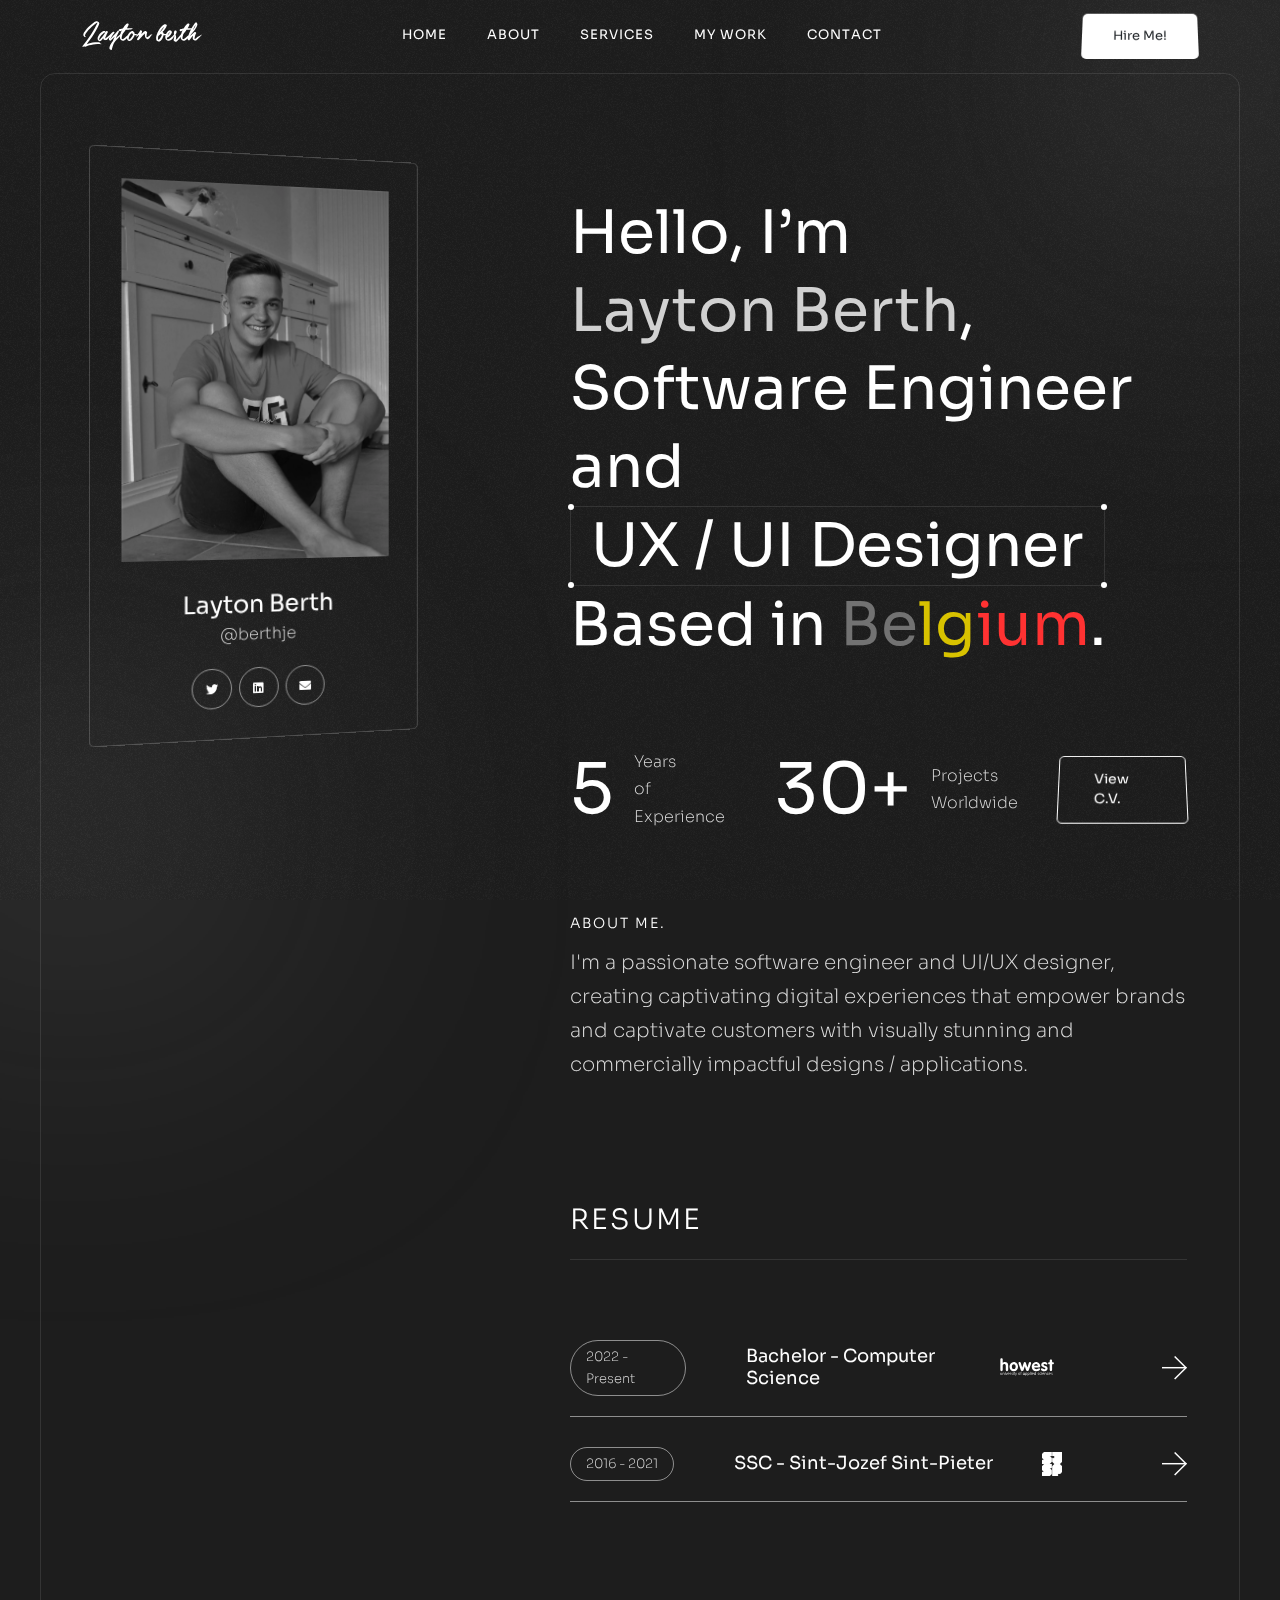
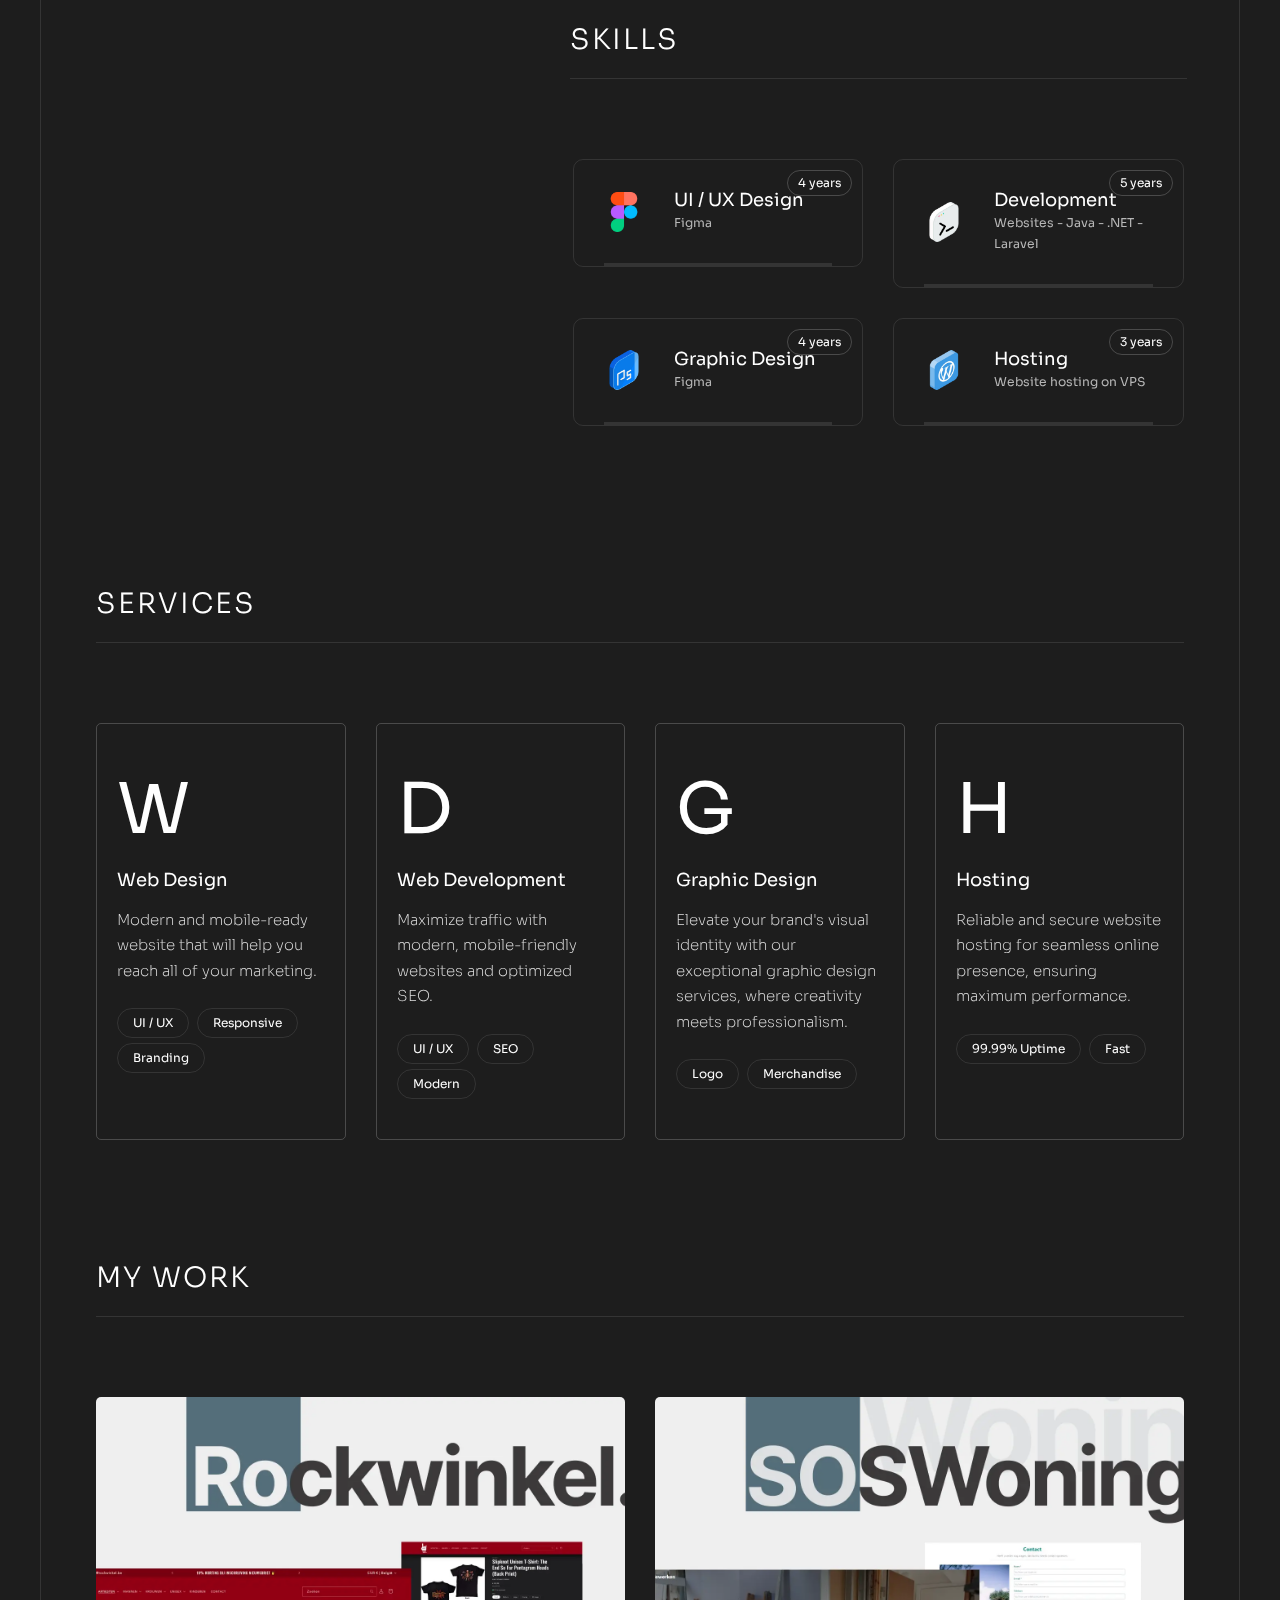
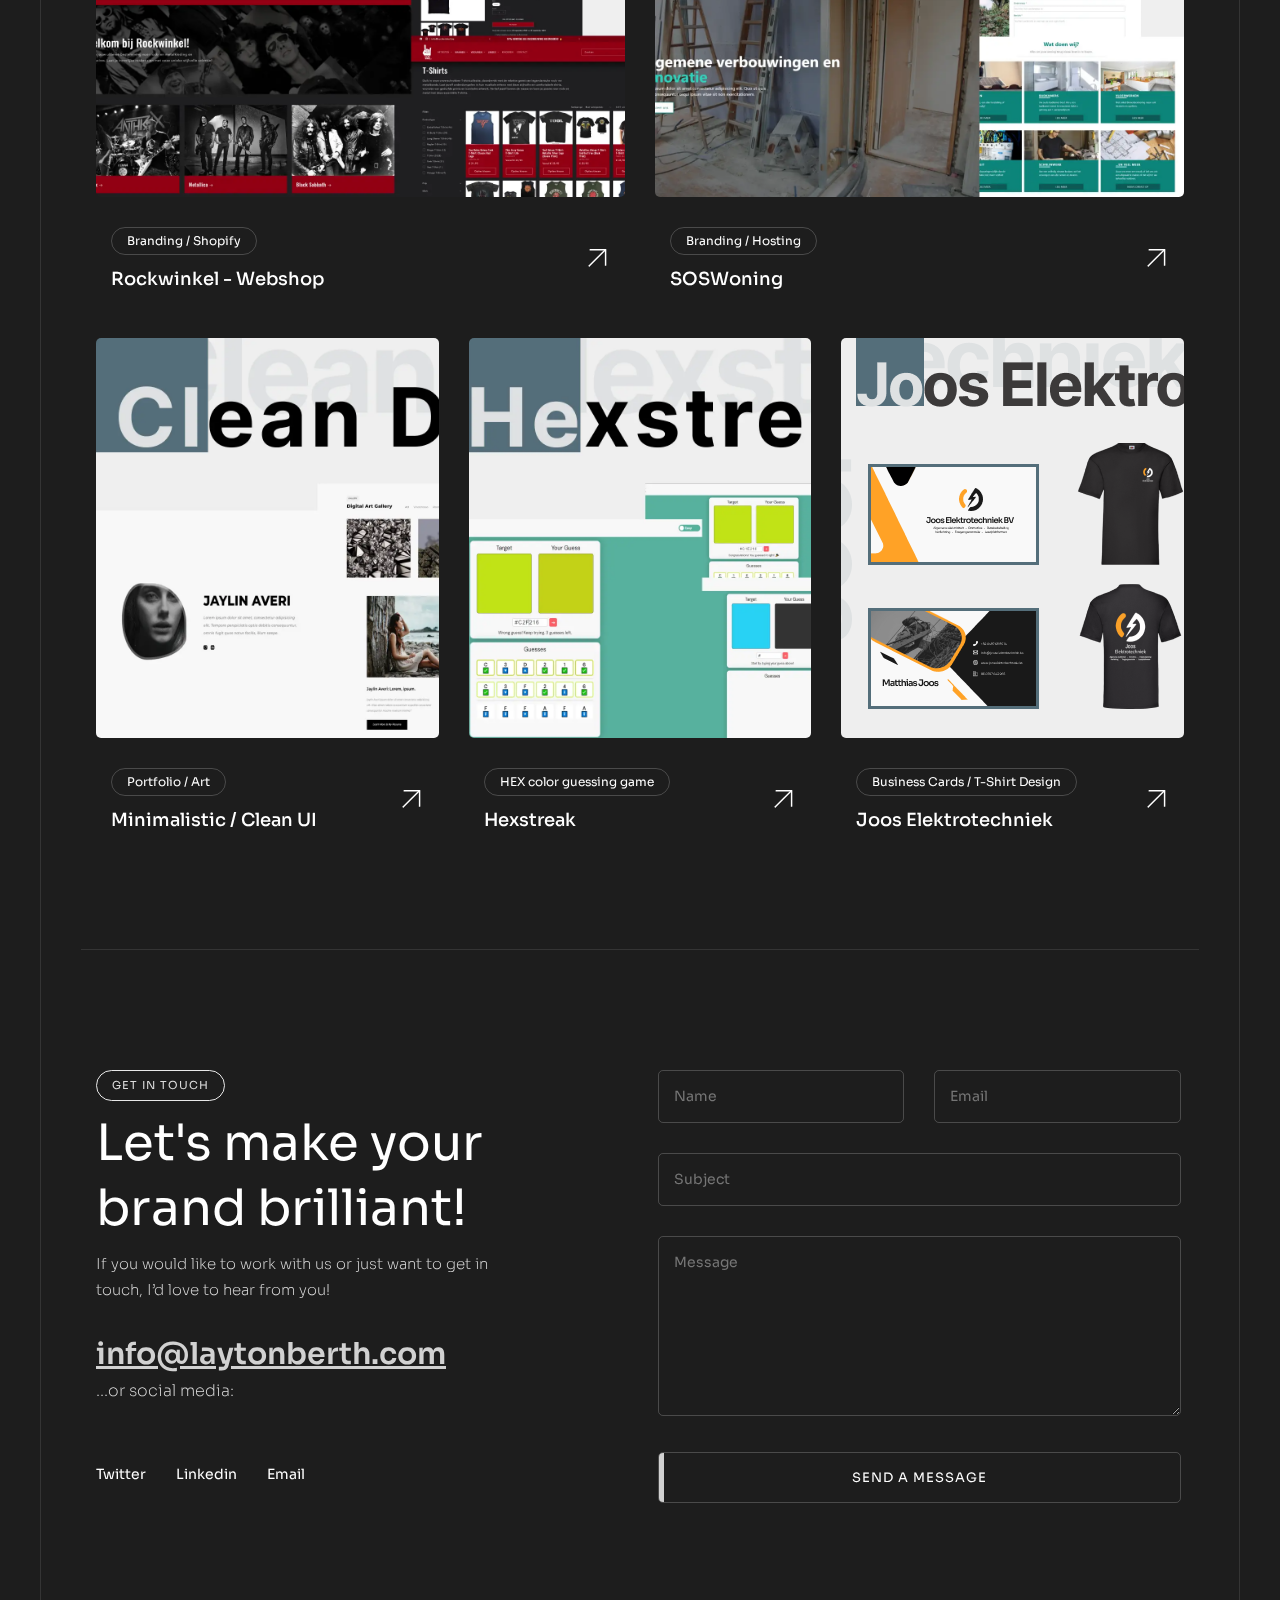
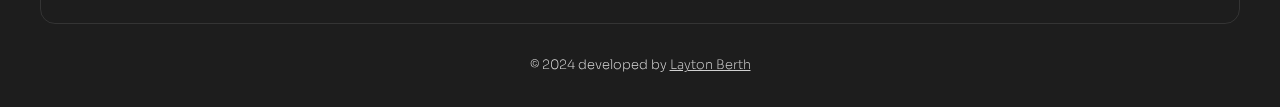
==== index.html @ ce088cd7 "Update years of experience on the website" ====
<!DOCTYPE html>
<html lang="en">
    <head>
        <meta charset="utf-8" />
        <meta http-equiv="X-UA-Compatible" content="IE=edge" />
        <meta name="viewport" content="width=device-width, initial-scale=1.0" />
        <meta
            name="keywords"
            content="Developer Layton Berth Designer Logo Design Businesscard visitekaartjes website"
        />
        <meta
            name="description"
            content="Layton Berth - Web Developer & Designer"
        />
        <meta name="author" content="Berthje" />
        <title>Portfolio of Layton Berth - Web Developer</title>
        <link rel="shortcut icon" href="assets/imgs/favicon.png" />
        <link
            href="https://fonts.googleapis.com/css2?family=Sora:wght@100;200;300;400;500;600;700;800&display=swap"
            rel="preload"
            as="style"
            onload="this.onload=null;this.rel='stylesheet'"
        />
        <link rel="stylesheet" href="assets/css/plugins.css" />
        <link rel="stylesheet" href="assets/css/style.css" />
        <meta
            id="ConnectiveDocSignExtentionInstalled"
            name="ConnectiveDocSignExtentionInstalled"
            data-extension-version="1.0.6"
        />
    </head>
    <body class="main-home">
        <div
            class="loader-wrap"
            style="
                translate: none;
                rotate: none;
                scale: none;
                transform: translate(0px, -1500px);
                display: none;
                z-index: -1;
            "
        >
            <svg viewBox="0 0 1000 1000" preserveAspectRatio="none">
                <path id="svg" d="M0 2S175 1 500 1s500 1 500 1V0H0Z"></path>
            </svg>
            <div class="loader-wrap-heading">
                <div
                    class="load-text"
                    style="
                        translate: none;
                        rotate: none;
                        scale: none;
                        opacity: 0;
                        transform: translate(0px, -100px);
                    "
                >
                    <span>L</span>
                    <span>o</span>
                    <span>a</span>
                    <span>d</span>
                    <span>i</span>
                    <span>n</span>
                    <span>g</span>
                </div>
            </div>
        </div>
        <div class="cursor" style="left: 1413px; top: 183px"></div>
        <div class="progress-wrap cursor-pointer">
            <svg
                class="progress-circle svg-content"
                width="100%"
                height="100%"
                viewBox="-1 -1 102 102"
            >
                <path
                    d="M50,1 a49,49 0 0,1 0,98 a49,49 0 0,1 0,-98"
                    style="
                        transition: stroke-dashoffset 10ms linear 0s;
                        stroke-dasharray: 307.919, 307.919;
                        stroke-dashoffset: 307.919;
                    "
                ></path>
            </svg>
        </div>
        <div
            class="bg-img noise-bg"
            data-background="assets/imgs/patterns/noise1.webp"
            style="background-image: url('assets/imgs/patterns/noise1.webp')"
        ></div>
        <nav class="navbar navbar-expand-lg static">
            <div class="container">
                <a class="logo icon-img-120" href="#">
                    <img
                        src="assets/imgs/logo-light.svg"
                        alt="logo"
                        width="200px"
                        height="200px"
                    />
                </a>
                <button
                    class="navbar-toggler"
                    type="button"
                    data-toggle="collapse"
                    data-target="#navbarSupportedContent"
                    aria-controls="navbarSupportedContent"
                    aria-expanded="false"
                    aria-label="Toggle navigation"
                >
                    <span class="icon-bar"><i class="fas fa-bars"></i></span>
                </button>
                <div
                    class="collapse navbar-collapse justify-content-center"
                    id="navbarSupportedContent"
                >
                    <ul class="navbar-nav">
                        <li class="nav-item">
                            <a
                                class="nav-link active"
                                href="#0"
                                data-scroll-nav="0"
                            >
                                <span class="rolling-text">
                                    <div class="block">
                                        <span class="letter">H</span
                                        ><span class="letter">O</span
                                        ><span class="letter">M</span
                                        ><span class="letter">E</span>
                                    </div>
                                </span>
                            </a>
                        </li>
                        <li class="nav-item">
                            <a class="nav-link" href="#0" data-scroll-nav="1">
                                <span class="rolling-text">
                                    <div class="block">
                                        <span class="letter">A</span
                                        ><span class="letter">B</span
                                        ><span class="letter">O</span
                                        ><span class="letter">U</span
                                        ><span class="letter">T</span>
                                    </div>
                                </span>
                            </a>
                        </li>
                        <li class="nav-item">
                            <a class="nav-link" href="#0" data-scroll-nav="2">
                                <span class="rolling-text">
                                    <div class="block">
                                        <span class="letter">S</span
                                        ><span class="letter">E</span
                                        ><span class="letter">R</span
                                        ><span class="letter">V</span
                                        ><span class="letter">I</span
                                        ><span class="letter">C</span
                                        ><span class="letter">E</span
                                        ><span class="letter">S</span>
                                    </div>
                                </span>
                            </a>
                        </li>
                        <li class="nav-item">
                            <a class="nav-link" href="#0" data-scroll-nav="3">
                                <span class="rolling-text">
                                    <div class="block">
                                        <span class="letter">M</span
                                        ><span class="letter">Y&nbsp;</span
                                        ><span class="letter">W</span
                                        ><span class="letter">O</span
                                        ><span class="letter">R</span
                                        ><span class="letter">K</span>
                                    </div>
                                </span>
                            </a>
                        </li>
                        <li class="nav-item">
                            <a class="nav-link" href="#0" data-scroll-nav="6">
                                <span class="rolling-text">
                                    <div class="block">
                                        <span class="letter">C</span
                                        ><span class="letter">O</span
                                        ><span class="letter">N</span
                                        ><span class="letter">T</span
                                        ><span class="letter">A</span
                                        ><span class="letter">C</span
                                        ><span class="letter">T</span>
                                    </div>
                                </span>
                            </a>
                        </li>
                    </ul>
                </div>
                <div class="md-hide">
                    <div class="butn-presv">
                        <a
                            href="#0"
                            data-scroll-nav="6"
                            class="butn butn-sm butn-bg bg-white radius-5 skew"
                        >
                            <span class="text-dark">Hire Me!</span>
                        </a>
                    </div>
                </div>
            </div>
        </nav>
        <main>
            <section class="box">
                <div class="container">
                    <div class="row md-marg">
                        <div class="col-lg-4">
                            <div
                                class="author-profile pt-80 pb-80"
                                id="sticky_item"
                            >
                                <div class="cont">
                                    <div class="img">
                                        <img
                                            src="assets/imgs/header/profile.webp"
                                            alt="Portret of me"
                                            width="400px"
                                            height="500px"
                                        />
                                    </div>
                                    <div class="info text-center mt-30">
                                        <h5>Layton Berth</h5>
                                        <p>
                                            <a
                                                href="https://twitter.com/berthje"
                                                target="_blank"
                                                aria-label="Go to Layton his twitter"
                                                >@berthje</a
                                            >
                                        </p>
                                    </div>
                                    <div class="social text-center mt-20">
                                        <a
                                            href="https://twitter.com/berthje"
                                            aria-label="Twitter"
                                            ><i class="fab fa-twitter"></i
                                        ></a>
                                        <a
                                            href="https://www.linkedin.com/in/laytonberth/"
                                            aria-label="Linkedin"
                                            ><i class="fab fa-linkedin"></i
                                        ></a>
                                        <a
                                            href="mailto:info@laytonberth.com"
                                            aria-label="Email"
                                            ><i class="fa fa-envelope"></i
                                        ></a>
                                    </div>
                                </div>
                            </div>
                        </div>
                        <div class="col-lg-7 offset-lg-1">
                            <div
                                class="about section-padding"
                                data-scroll-index="0"
                            >
                                <div class="cont">
                                    <h1>
                                        Hello, I&rsquo;m
                                        <span class="main-color"
                                            >Layton Berth</span
                                        >, Software Engineer and
                                        <span class="bord"
                                            >UX / UI Designer <i></i></span
                                        >Based in
                                        <span style="color: #727272">Be</span
                                        ><span style="color: #d8c200">lg</span
                                        ><span style="color: #ff3232">ium</span
                                        >.
                                    </h1>
                                </div>
                                <div class="stauts mt-80">
                                    <div class="d-flex align-items-center">
                                        <div class="mr-40">
                                            <div
                                                class="d-flex align-items-center"
                                            >
                                                <h2 id="overallyearsofexperience">3</h2>
                                                <p>
                                                    Years <br />
                                                    of Experience
                                                </p>
                                            </div>
                                        </div>
                                        <div class="mr-40">
                                            <div
                                                class="d-flex align-items-center"
                                            >
                                                <h2>30+</h2>
                                                <p>
                                                    Projects <br />
                                                    Worldwide
                                                </p>
                                            </div>
                                        </div>
                                        <div>
                                            <div class="butn-presv">
                                                <a
                                                    href="assets/files/cv.pdf"
                                                    class="butn butn-md butn-bord radius-5 skew"
                                                    target="_blank"
                                                >
                                                    <span>View C.V.</span>
                                                </a>
                                            </div>
                                        </div>
                                    </div>
                                </div>
                                <div class="text mt-80">
                                    <h6 class="sub-title mb-15">About Me.</h6>
                                    <p class="fz-20">
                                        I'm a passionate software engineer and
                                        UI/UX designer, creating captivating
                                        digital experiences that empower brands
                                        and captivate customers with visually
                                        stunning and commercially impactful
                                        designs / applications.
                                    </p>
                                </div>
                            </div>
                            <div
                                class="resume section-padding pt-0"
                                data-scroll-index="1"
                            >
                                <div
                                    class="sec-head bord-thin-bottom pb-20 mb-80"
                                >
                                    <h4 class="sub-title fz-28">Resume</h4>
                                </div>
                                <div
                                    class="item d-flex align-items-center mb-30"
                                >
                                    <div class="date mr-60">
                                        <p class="fz-13">2022 - Present</p>
                                    </div>
                                    <div>
                                        <h6>
                                            <a
                                                href="https://www.howest.be/en"
                                                target="_blank"
                                                >Bachelor - Computer Science</a
                                            >
                                        </h6>
                                    </div>
                                    <div class="ml-auto">
                                        <div class="d-flex align-items-center">
                                            <div class="icon-img-70 mr-100">
                                                <img
                                                    src="assets/imgs/resume/howest.svg"
                                                    alt="logo Howest"
                                                    width="200px"
                                                    height="200px"
                                                />
                                            </div>
                                            <div class="arrow">
                                                <a
                                                    href="https://www.howest.be/en"
                                                    target="_blank"
                                                    aria-label="Go to www.howest.be"
                                                >
                                                    <svg
                                                        class="arrow-right"
                                                        xmlns="http://www.w3.org/2000/svg"
                                                        xmlns:xlink="http://www.w3.org/1999/xlink"
                                                        x="0px"
                                                        y="0px"
                                                        viewBox="0 0 34.2 32.3"
                                                        xml:space="preserve"
                                                        style="stroke-width: 2"
                                                    >
                                                        <line
                                                            x1="0"
                                                            y1="16"
                                                            x2="33"
                                                            y2="16"
                                                        ></line>
                                                        <line
                                                            x1="17.3"
                                                            y1="0.7"
                                                            x2="33.2"
                                                            y2="16.5"
                                                        ></line>
                                                        <line
                                                            x1="17.3"
                                                            y1="31.6"
                                                            x2="33.5"
                                                            y2="15.4"
                                                        ></line>
                                                    </svg>
                                                </a>
                                            </div>
                                        </div>
                                    </div>
                                </div>
                                <div class="item d-flex align-items-center">
                                    <div class="date mr-60">
                                        <p class="fz-13">2016 - 2021</p>
                                    </div>
                                    <div>
                                        <h6>
                                            <a
                                                href="https://www.sjsp.be/"
                                                target="_blank"
                                                >SSC - Sint-Jozef Sint-Pieter</a
                                            >
                                        </h6>
                                    </div>
                                    <div class="ml-auto">
                                        <div class="d-flex align-items-center">
                                            <div class="icon-img-20 mr-100">
                                                <img
                                                    src="assets/imgs/resume/sjsp.webp"
                                                    alt="sjsp logo"
                                                    width="20px"
                                                    height="20px"
                                                />
                                            </div>
                                            <div class="arrow">
                                                <a
                                                    href="https://www.sjsp.be/"
                                                    target="_blank"
                                                    aria-label="Go to www.sjsp.be"
                                                >
                                                    <svg
                                                        class="arrow-right"
                                                        xmlns="http://www.w3.org/2000/svg"
                                                        xmlns:xlink="http://www.w3.org/1999/xlink"
                                                        x="0px"
                                                        y="0px"
                                                        viewBox="0 0 34.2 32.3"
                                                        xml:space="preserve"
                                                        style="stroke-width: 2"
                                                    >
                                                        <line
                                                            x1="0"
                                                            y1="16"
                                                            x2="33"
                                                            y2="16"
                                                        ></line>
                                                        <line
                                                            x1="17.3"
                                                            y1="0.7"
                                                            x2="33.2"
                                                            y2="16.5"
                                                        ></line>
                                                        <line
                                                            x1="17.3"
                                                            y1="31.6"
                                                            x2="33.5"
                                                            y2="15.4"
                                                        ></line>
                                                    </svg>
                                                </a>
                                            </div>
                                        </div>
                                    </div>
                                </div>
                            </div>
                            <div
                                class="skills section-padding pt-0"
                                data-scroll-index="1"
                            >
                                <div
                                    class="sec-head bord-thin-bottom pb-20 mb-80"
                                >
                                    <h4 class="sub-title fz-28">Skills</h4>
                                </div>
                                <div class="row">
                                    <div class="col-md-6">
                                        <div class="item mb-30">
                                            <div
                                                class="d-flex align-items-center mb-30"
                                            >
                                                <div class="mr-30">
                                                    <div
                                                        class="img icon-img-40"
                                                    >
                                                        <img
                                                            src="assets/imgs/resume/s1.webp"
                                                            alt="Figma logo"
                                                            width="200px"
                                                            height="200px"
                                                        />
                                                    </div>
                                                </div>
                                                <div>
                                                    <h6 class="fz-18">
                                                        UI / UX Design
                                                    </h6>
                                                    <small
                                                        class="text-extra-light-gray"
                                                        >Figma</small
                                                    >
                                                </div>
                                            </div>
                                            <div class="skill-progress">
                                                <span
                                                    class="progres"
                                                    data-value="100%"
                                                ></span>
                                            </div>
                                            <span class="value" id="uiuxexperience">2 Years</span>
                                        </div>
                                    </div>
                                    <div class="col-md-6">
                                        <div class="item mb-30">
                                            <div
                                                class="d-flex align-items-center mb-30"
                                            >
                                                <div class="mr-30">
                                                    <div
                                                        class="img icon-img-40"
                                                    >
                                                        <img
                                                            src="assets/imgs/resume/s2.webp"
                                                            alt="console logo"
                                                            width="200px"
                                                            height="200px"
                                                        />
                                                    </div>
                                                </div>
                                                <div>
                                                    <h6 class="fz-18">
                                                        Development
                                                    </h6>
                                                    <small
                                                        class="text-extra-light-gray"
                                                        >Websites - Java - .NET
                                                        - Laravel</small
                                                    >
                                                </div>
                                            </div>
                                            <div class="skill-progress">
                                                <span
                                                    class="progres"
                                                    data-value="100%"
                                                ></span>
                                            </div>
                                            <span class="value" id="developmentexperience">3 Years</span>
                                        </div>
                                    </div>
                                    <div class="col-md-6">
                                        <div class="item sm-mb30">
                                            <div
                                                class="d-flex align-items-center mb-30"
                                            >
                                                <div class="mr-30">
                                                    <div
                                                        class="img icon-img-40"
                                                    >
                                                        <img
                                                            src="assets/imgs/resume/s3.webp"
                                                            alt="photoshop logo"
                                                            width="200px"
                                                            height="200px"
                                                        />
                                                    </div>
                                                </div>
                                                <div>
                                                    <h6 class="fz-18">
                                                        Graphic Design
                                                    </h6>
                                                    <small
                                                        class="text-extra-light-gray"
                                                        >Figma</small
                                                    >
                                                </div>
                                            </div>
                                            <div class="skill-progress">
                                                <span
                                                    class="progres"
                                                    data-value="100%"
                                                ></span>
                                            </div>
                                            <span class="value" id="graphicdesignexperience">2 Years</span>
                                        </div>
                                    </div>
                                    <div class="col-md-6">
                                        <div class="item">
                                            <div
                                                class="d-flex align-items-center mb-30"
                                            >
                                                <div class="mr-30">
                                                    <div
                                                        class="img icon-img-40"
                                                    >
                                                        <img
                                                            src="assets/imgs/resume/s4.webp"
                                                            alt="wordpress logo"
                                                            width="200px"
                                                            height="200px"
                                                        />
                                                    </div>
                                                </div>
                                                <div>
                                                    <h6 class="fz-18">
                                                        Hosting
                                                    </h6>
                                                    <small
                                                        class="text-extra-light-gray"
                                                        >Website hosting on
                                                        VPS</small
                                                    >
                                                </div>
                                            </div>
                                            <div class="skill-progress">
                                                <span
                                                    class="progres"
                                                    data-value="100%"
                                                ></span>
                                            </div>
                                            <span class="value" id="hostingexperience">1 Year</span>
                                        </div>
                                    </div>
                                </div>
                            </div>
                        </div>
                    </div>
                </div>
            </section>
            <section
                class="services section-padding pt-40"
                data-scroll-index="2"
            >
                <div class="container">
                    <div class="row">
                        <div class="col-12">
                            <div class="sec-head bord-thin-bottom pb-20 mb-80">
                                <h4 class="sub-title fz-28">Services</h4>
                            </div>
                        </div>
                    </div>
                    <div class="row">
                        <div class="col-lg-3 col-md-6">
                            <div class="item md-mb30">
                                <h3 class="letr">W</h3>
                                <h6>Web Design</h6>
                                <p>
                                    Modern and mobile-ready website that will
                                    help you reach all of your marketing.
                                </p>
                                <div class="tags">
                                    <a href="#0">UI / UX</a>
                                    <a href="#0">Responsive</a>
                                    <a href="#0">Branding</a>
                                </div>
                            </div>
                        </div>
                        <div class="col-lg-3 col-md-6">
                            <div class="item md-mb30">
                                <h3 class="letr">D</h3>
                                <h6>Web Development</h6>
                                <p>
                                    Maximize traffic with modern,
                                    mobile-friendly websites and optimized SEO.
                                </p>
                                <div class="tags">
                                    <a href="#0">UI / UX</a>
                                    <a href="#0">SEO</a>
                                    <a href="#0">Modern</a>
                                </div>
                            </div>
                        </div>
                        <div class="col-lg-3 col-md-6">
                            <div class="item sm-mb30">
                                <h3 class="letr">G</h3>
                                <h6>Graphic Design</h6>
                                <p>
                                    Elevate your brand's visual identity with
                                    our exceptional graphic design services,
                                    where creativity meets professionalism.
                                </p>
                                <div class="tags">
                                    <a href="#0">Logo</a>
                                    <a href="#0">Merchandise</a>
                                </div>
                            </div>
                        </div>
                        <div class="col-lg-3 col-md-6">
                            <div class="item">
                                <h3 class="letr">H</h3>
                                <h6>Hosting</h6>
                                <p>
                                    Reliable and secure website hosting for
                                    seamless online presence, ensuring maximum
                                    performance.
                                </p>
                                <div class="tags">
                                    <a href="#0">99.99% Uptime</a>
                                    <a href="#0">Fast</a>
                                </div>
                            </div>
                        </div>
                    </div>
                </div>
            </section>
            <section
                class="portfolio section-padding pt-0"
                data-scroll-index="3"
            >
                <div class="container">
                    <div class="row">
                        <div class="col-12">
                            <div class="sec-head bord-thin-bottom pb-20 mb-30">
                                <h4 class="sub-title fz-28">My Work</h4>
                            </div>
                        </div>
                    </div>
                    <div class="row">
                        <div class="col-lg-6">
                            <div class="item mt-50">
                                <div class="img">
                                    <a
                                        href="https://rockwinkel.be/"
                                        target="_blank"
                                    >
                                        <img
                                            src="assets/imgs/works/Rockwinkel.webp"
                                            alt="Branding website for Rockwinkel"
                                            class="radius-5"
                                            width="200px"
                                            height="200px"
                                        />
                                    </a>
                                </div>
                                <div
                                    class="cont mt-30 d-flex align-items-center"
                                >
                                    <div>
                                        <span class="tag"
                                            >Branding / Shopify</span
                                        >
                                        <h6 class="line-height-1">
                                            <a
                                                href="https://rockwinkel.be/"
                                                target="_blank"
                                                aria-label="Go to soswoning.com"
                                                >Rockwinkel - Webshop</a
                                            >
                                        </h6>
                                    </div>
                                    <div class="ml-auto">
                                        <div class="arrow">
                                            <a
                                                href="https://rockwinkel.be/"
                                                target="_blank"
                                                aria-label="Go to www.rockwinkel.be"
                                            >
                                                <svg
                                                    class="arrow-right"
                                                    xmlns="http://www.w3.org/2000/svg"
                                                    xmlns:xlink="http://www.w3.org/1999/xlink"
                                                    x="0px"
                                                    y="0px"
                                                    viewBox="0 0 34.2 32.3"
                                                    xml:space="preserve"
                                                    style="stroke-width: 2"
                                                >
                                                    <line
                                                        x1="0"
                                                        y1="16"
                                                        x2="33"
                                                        y2="16"
                                                    ></line>
                                                    <line
                                                        x1="17.3"
                                                        y1="0.7"
                                                        x2="33.2"
                                                        y2="16.5"
                                                    ></line>
                                                    <line
                                                        x1="17.3"
                                                        y1="31.6"
                                                        x2="33.5"
                                                        y2="15.4"
                                                    ></line>
                                                </svg>
                                            </a>
                                        </div>
                                    </div>
                                </div>
                            </div>
                        </div>
                        <div class="col-lg-6">
                            <div class="item mt-50">
                                <div class="img">
                                    <a
                                        href="https://soswoning.com/"
                                        target="_blank"
                                    >
                                        <img
                                            src="assets/imgs/works/SOSWoning.webp"
                                            alt="Branding website for SOSWoning"
                                            class="radius-5"
                                            width="200px"
                                            height="200px"
                                        />
                                    </a>
                                </div>
                                <div
                                    class="cont mt-30 d-flex align-items-center"
                                >
                                    <div>
                                        <span class="tag"
                                            >Branding / Hosting</span
                                        >
                                        <h6 class="line-height-1">
                                            <a
                                                href="https://soswoning.com/"
                                                target="_blank"
                                                aria-label="Go to soswoning.com"
                                                >SOSWoning</a
                                            >
                                        </h6>
                                    </div>
                                    <div class="ml-auto">
                                        <div class="arrow">
                                            <a
                                                href="https://soswoning.com/"
                                                target="_blank"
                                                aria-label="Go to www.soswoning.com"
                                            >
                                                <svg
                                                    class="arrow-right"
                                                    xmlns="http://www.w3.org/2000/svg"
                                                    xmlns:xlink="http://www.w3.org/1999/xlink"
                                                    x="0px"
                                                    y="0px"
                                                    viewBox="0 0 34.2 32.3"
                                                    xml:space="preserve"
                                                    style="stroke-width: 2"
                                                >
                                                    <line
                                                        x1="0"
                                                        y1="16"
                                                        x2="33"
                                                        y2="16"
                                                    ></line>
                                                    <line
                                                        x1="17.3"
                                                        y1="0.7"
                                                        x2="33.2"
                                                        y2="16.5"
                                                    ></line>
                                                    <line
                                                        x1="17.3"
                                                        y1="31.6"
                                                        x2="33.5"
                                                        y2="15.4"
                                                    ></line>
                                                </svg>
                                            </a>
                                        </div>
                                    </div>
                                </div>
                            </div>
                        </div>
                        <div class="col-lg-4">
                            <div class="item mt-50">
                                <div class="img">
                                    <a href="minimalist-clean/" target="_blank">
                                        <img
                                            src="assets/imgs/works/minimalistic-clean.webp"
                                            alt="Portfolio / art website I developed (Minimalistic / Clean UI)"
                                            class="radius-5"
                                            width="200px"
                                            height="200px"
                                        />
                                    </a>
                                </div>
                                <div
                                    class="cont mt-30 d-flex align-items-center"
                                >
                                    <div>
                                        <span class="tag">Portfolio / Art</span>
                                        <h6 class="line-height-1">
                                            <a
                                                href="minimalist-clean/"
                                                target="_blank"
                                                >Minimalistic / Clean UI</a
                                            >
                                        </h6>
                                    </div>
                                    <div class="ml-auto">
                                        <div class="arrow">
                                            <a
                                                href="/minimalist-clean/"
                                                target="_blank"
                                                aria-label="Go to a website I developed (Minimalistic / Clean design)"
                                            >
                                                <svg
                                                    class="arrow-right"
                                                    xmlns="http://www.w3.org/2000/svg"
                                                    xmlns:xlink="http://www.w3.org/1999/xlink"
                                                    x="0px"
                                                    y="0px"
                                                    viewBox="0 0 34.2 32.3"
                                                    xml:space="preserve"
                                                    style="stroke-width: 2"
                                                >
                                                    <line
                                                        x1="0"
                                                        y1="16"
                                                        x2="33"
                                                        y2="16"
                                                    ></line>
                                                    <line
                                                        x1="17.3"
                                                        y1="0.7"
                                                        x2="33.2"
                                                        y2="16.5"
                                                    ></line>
                                                    <line
                                                        x1="17.3"
                                                        y1="31.6"
                                                        x2="33.5"
                                                        y2="15.4"
                                                    ></line>
                                                </svg>
                                            </a>
                                        </div>
                                    </div>
                                </div>
                            </div>
                        </div>
                        <div class="col-lg-4">
                            <div class="item mt-50">
                                <div class="img">
                                    <a href="/hexstreak/" target="_blank">
                                        <img
                                            src="assets/imgs/works/hexstreak.webp"
                                            alt="hexstreak color guessing game"
                                            class="radius-5"
                                            width="200px"
                                            height="200px"
                                        />
                                    </a>
                                </div>
                                <div
                                    class="cont mt-30 d-flex align-items-center"
                                >
                                    <div>
                                        <span class="tag"
                                            >HEX color guessing game</span
                                        >
                                        <h6 class="line-height-1">
                                            <a
                                                href="/hexstreak/"
                                                target="_blank"
                                                >Hexstreak</a
                                            >
                                        </h6>
                                    </div>
                                    <div class="ml-auto">
                                        <div class="arrow">
                                            <a
                                                href="/hexstreak/"
                                                aria-label="Hexstreak color guessing game"
                                                target="_blank"
                                            >
                                                <svg
                                                    class="arrow-right"
                                                    xmlns="http://www.w3.org/2000/svg"
                                                    xmlns:xlink="http://www.w3.org/1999/xlink"
                                                    x="0px"
                                                    y="0px"
                                                    viewBox="0 0 34.2 32.3"
                                                    xml:space="preserve"
                                                    style="stroke-width: 2"
                                                >
                                                    <line
                                                        x1="0"
                                                        y1="16"
                                                        x2="33"
                                                        y2="16"
                                                    ></line>
                                                    <line
                                                        x1="17.3"
                                                        y1="0.7"
                                                        x2="33.2"
                                                        y2="16.5"
                                                    ></line>
                                                    <line
                                                        x1="17.3"
                                                        y1="31.6"
                                                        x2="33.5"
                                                        y2="15.4"
                                                    ></line>
                                                </svg>
                                            </a>
                                        </div>
                                    </div>
                                </div>
                            </div>
                        </div>
                        <div class="col-lg-4">
                            <div class="item mt-50">
                                <div class="img">
                                    <a href="#0">
                                        <img
                                            src="assets/imgs/works/JoosElektrotechniek.webp"
                                            alt="Business Cards and T-Shirt design for Joos Elektrotechniek"
                                            class="radius-5"
                                            width="200px"
                                            height="200px"
                                        />
                                    </a>
                                </div>
                                <div
                                    class="cont mt-30 d-flex align-items-center"
                                >
                                    <div>
                                        <span class="tag"
                                            >Business Cards / T-Shirt
                                            Design</span
                                        >
                                        <h6 class="line-height-1">
                                            <a href="#0"
                                                >Joos Elektrotechniek</a
                                            >
                                        </h6>
                                    </div>
                                    <div class="ml-auto">
                                        <div class="arrow">
                                            <a
                                                href="#0"
                                                aria-label="No website, only visualization of my work"
                                            >
                                                <svg
                                                    class="arrow-right"
                                                    xmlns="http://www.w3.org/2000/svg"
                                                    xmlns:xlink="http://www.w3.org/1999/xlink"
                                                    x="0px"
                                                    y="0px"
                                                    viewBox="0 0 34.2 32.3"
                                                    xml:space="preserve"
                                                    style="stroke-width: 2"
                                                >
                                                    <line
                                                        x1="0"
                                                        y1="16"
                                                        x2="33"
                                                        y2="16"
                                                    ></line>
                                                    <line
                                                        x1="17.3"
                                                        y1="0.7"
                                                        x2="33.2"
                                                        y2="16.5"
                                                    ></line>
                                                    <line
                                                        x1="17.3"
                                                        y1="31.6"
                                                        x2="33.5"
                                                        y2="15.4"
                                                    ></line>
                                                </svg>
                                            </a>
                                        </div>
                                    </div>
                                </div>
                            </div>
                        </div>
                    </div>
                </div>
            </section>
            <section
                class="contact section-padding bord-thin-top"
                data-scroll-index="6"
            >
                <div class="container">
                    <div class="row">
                        <div class="col-lg-5">
                            <div class="sec-head md-mb80">
                                <h6 class="dot-titl mb-10">Get In Touch</h6>
                                <h2 class="fz-50">
                                    Let's make your brand brilliant!
                                </h2>
                                <p class="fz-15 mt-10">
                                    If you would like to work with us or just
                                    want to get in touch, I’d love to hear from
                                    you!
                                </p>
                                <div class="phone fz-30 fw-600 mt-30 underline">
                                    <a
                                        href="mailto:info@laytonberth.com"
                                        class="main-color"
                                        >info@laytonberth.com</a
                                    >
                                    <p>...or social media:</p>
                                </div>
                                <ul class="rest social-text d-flex mt-60">
                                    <li class="mr-30">
                                        <a
                                            href="https://twitter.com/berthje"
                                            class="hover-this"
                                            target="_blank"
                                            ><span class="hover-anim"
                                                >Twitter</span
                                            ></a
                                        >
                                    </li>
                                    <li class="mr-30">
                                        <a
                                            href="https://www.linkedin.com/in/laytonberth/"
                                            class="hover-this"
                                            target="_blank"
                                            ><span class="hover-anim"
                                                >Linkedin</span
                                            ></a
                                        >
                                    </li>
                                    <li class="mr-30">
                                        <a
                                            href="mailto:info@laytonberth.com"
                                            class="hover-this"
                                            ><span class="hover-anim"
                                                >Email</span
                                            ></a
                                        >
                                    </li>
                                </ul>
                            </div>
                        </div>
                        <div class="col-lg-6 offset-lg-1 valign">
                            <div class="full-width">
                                <form
                                    id="contact-form"
                                    action="send_email.php"
                                    method="POST"
                                >
                                    <div class="messages"></div>
                                    <div class="controls row">
                                        <div class="col-lg-6">
                                            <div class="form-group mb-30">
                                                <input
                                                    id="form_name"
                                                    type="text"
                                                    name="name"
                                                    placeholder="Name"
                                                    required="required"
                                                />
                                            </div>
                                        </div>
                                        <div class="col-lg-6">
                                            <div class="form-group mb-30">
                                                <input
                                                    id="form_email"
                                                    type="email"
                                                    name="email"
                                                    placeholder="Email"
                                                    required="required"
                                                />
                                            </div>
                                        </div>
                                        <div class="col-12">
                                            <div class="form-group mb-30">
                                                <input
                                                    id="form_subject"
                                                    type="text"
                                                    name="subject"
                                                    placeholder="Subject"
                                                />
                                            </div>
                                        </div>
                                        <div class="col-12">
                                            <div class="form-group">
                                                <textarea
                                                    id="form_message"
                                                    name="message"
                                                    placeholder="Message"
                                                    rows="4"
                                                    required="required"
                                                ></textarea>
                                            </div>
                                            <div class="mt-30">
                                                <button
                                                    type="submit"
                                                    class="disabled"
                                                >
                                                    <span class="text"
                                                        >Send A Message</span
                                                    >
                                                </button>
                                            </div>
                                        </div>
                                    </div>
                                </form>
                            </div>
                        </div>
                    </div>
                </div>
            </section>
        </main>
        <footer class="pt-30 pb-30">
            <div class="container">
                <div class="row">
                    <div class="col-12">
                        <div class="text-center">
                            <p class="fz-13">
                                © 2024 developed by
                                <span class="underline main-color"
                                    ><a href="#0">Layton Berth</a></span
                                >
                            </p>
                        </div>
                    </div>
                </div>
            </div>
        </footer>
        <script src="assets/js/jquery-3.6.0.min.js"></script>
        <script src="assets/js/jquery-migrate-3.4.0.min.js"></script>
        <script src="assets/js/plugins.js"></script>
        <script src="assets/js/ScrollTrigger.min.js"></script>
        <script src="assets/js/scripts.js"></script>
    </body>
</html>
---- assets/css/style.css ----
@charset "UTF-8";
/* Variables
-----------------------------------------------------------------*/
:root {
  --maincolor: #d1d1d1;
}

/* Typography
-----------------------------------------------------------------*/
* {
  margin: 0;
  padding: 0;
  -webkit-box-sizing: border-box;
  box-sizing: border-box;
  outline: none;
  list-style: none;
}

body {
  color: #fff;
  background-color: #1d1d1d;
  font-size: 14px;
  font-family: 'Sora', sans-serif;
  font-weight: 400;
  overflow-x: hidden !important;
  padding: 0 40px;
}

body:before {
  content: '';
  position: fixed;
  top: 0;
  right: 0;
  width: 150px;
  height: 150px;
  border-radius: 50%;
  background: var(--maincolor);
  -webkit-filter: blur(200px);
  filter: blur(200px);
  pointer-events: none;
  z-index: -1;
}

body:after {
  content: '';
  position: fixed;
  bottom: 0;
  left: 0;
  width: 150px;
  height: 150px;
  border-radius: 50%;
  background: var(--maincolor);
  -webkit-filter: blur(200px);
  filter: blur(200px);
  pointer-events: none;
  z-index: -1;
}

body.main-home .testim-crv .testim-swiper .item:after {
  display: block;
}

body.solid-color:before, body.solid-color:after {
  display: none;
}

body.dots-waves #home_wave {
  position: fixed;
  top: 0;
  left: 0;
  width: 100%;
  height: 100vh;
  opacity: .15;
  overflow: hidden;
  z-index: -2;
}

body.liquid:before, body.liquid:after {
  display: none;
}

body.liquid .video-container {
  z-index: -1;
  position: fixed;
  top: 0;
  left: 0;
  height: 100vh;
  width: 100vw;
}

body.liquid .video-container video {
  height: 100%;
  width: 100%;
  -o-object-fit: cover;
  object-fit: cover;
  -webkit-filter: grayscale(1);
  filter: grayscale(1);
  opacity: .7;
}

body.liquid .video-container:after {
  content: '';
  position: absolute;
  top: 0;
  left: 0;
  width: 100%;
  height: 100%;
  background: #1d1d1d;
  opacity: .95;
}

body .main-img-bg {
  position: fixed;
  top: 0;
  left: 0;
  width: 100%;
  height: 100vh;
  opacity: .2;
}

main {
  position: relative;
  border: 1px solid rgba(255, 255, 255, 0.1);
  padding: 0 40px;
  max-width: 1600px;
  margin: auto;
  border-radius: 15px;
  overflow: hidden;
  z-index: 5;
}

.noise-bg {
  position: fixed;
  top: 0;
  left: 0;
  width: 100%;
  height: 100vh;
  background-size: auto !important;
  background-repeat: repeat !important;
  pointer-events: none;
  opacity: .8;
}

.row.sm-marg {
  margin-left: -5px;
  margin-right: -5px;
}

.row.sm-marg > * {
  padding-left: 5px;
  padding-right: 5px;
}

.row.md-marg {
  margin-left: -25px;
  margin-right: -25px;
}

.row.md-marg > * {
  padding-left: 25px;
  padding-right: 25px;
}

.row.lg-marg {
  margin-left: -40px;
  margin-right: -40px;
}

.row.lg-marg > * {
  padding-left: 40px;
  padding-right: 40px;
}

.row.xlg-marg {
  margin-left: -50px;
  margin-right: -50px;
}

.row.xlg-marg > * {
  padding-left: 50px;
  padding-right: 50px;
}

.to-out .swiper-container {
  overflow: visible;
  -webkit-clip-path: inset(-100vw -100vw -100vw 0);
  clip-path: inset(-100vw -100vw -100vw 0);
}

h1, h2, h3, h4, h5 {
  font-weight: 400;
  line-height: 1.3;
  margin: 0;
}

h1 {
  font-size: 60px;
}

h2 {
  font-size: 45px;
}

h3 {
  font-size: 36px;
}

h4 {
  font-size: 28px;
}

h5 {
  font-size: 24px;
}

h6 {
  font-size: 18px;
  font-weight: 400;
  margin: 0;
}

p {
  line-height: 1.7;
  font-size: 16px;
  font-weight: 200;
  color: #ddd;
  margin: 0;
}

a, a:hover {
  color: inherit;
}

span {
  display: inline-block;
}

a {
  display: inline-block;
  text-decoration: none;
}

a:hover {
  text-decoration: none;
}

figure {
  margin: 0;
}

.row > * {
  padding-left: 15px;
  padding-right: 15px;
  margin-top: 0;
}

.btn:hover, .btn:focus, .btn:active {
  outline: none;
  -webkit-box-shadow: none;
  box-shadow: none;
}

.main-color {
  color: var(--maincolor) !important;
}

.main-colorbg {
  background-color: var(--maincolor);
}

.main-bg {
  background-color: #1d1d1d;
}

.sub-bg {
  background-color: #1a1a1a;
}

img {
  width: 100%;
  height: auto;
}

/* Buttons
-----------------------------------------------------------------*/
.butn-presv {
  -webkit-perspective: 500px;
  perspective: 500px;
}

.butn-presv .skew {
  -webkit-transform: rotateX(20deg);
  transform: rotateX(20deg);
}

.butn-presv .skew:hover {
  -webkit-transform: rotateX(0deg);
  transform: rotateX(0deg);
}

.butn {
  border: 1px solid transparent;
}

.butn.butn-md {
  padding: 14px 35px;
}

.butn.butn-sm {
  padding: 13px 30px;
  font-size: 13px;
}

.butn.butn-full {
  width: 100%;
  padding: 15px 25px;
  text-align: center;
}

.butn.butn-bord {
  border-color: #fff;
  background: transparent;
  color: #fff;
  -webkit-transition: all .4s;
  -o-transition: all .4s;
  transition: all .4s;
}

.butn.butn-bord:hover {
  background: #fff;
  color: #000;
}

.butn.butn-bord:hover span {
  color: #000;
}

.butn.butn-bg {
  -webkit-transition: all .4s;
  -o-transition: all .4s;
  transition: all .4s;
}

.butn.butn-bg:hover {
  background: transparent !important;
  border-color: #fff;
  color: #fff !important;
}

.butn.butn-bg:hover .text-dark {
  color: #fff !important;
}

.butn.hover-color:hover {
  background: var(--maincolor);
  border-color: var(--maincolor);
}

.butn.hover-color:hover img {
  -webkit-filter: invert(1);
  filter: invert(1);
}

.butn .icon-img {
  width: 15px;
}

.butn .rolling-text {
  margin-bottom: -5px;
}

/* Cursor
-----------------------------------------------------------------*/
.hover-this .hover-anim {
  pointer-events: none;
  -webkit-transition: -webkit-transform 0.2s linear;
  transition: -webkit-transform 0.2s linear;
  -o-transition: transform 0.2s linear;
  transition: transform 0.2s linear;
  transition: transform 0.2s linear, -webkit-transform 0.2s linear;
}

.cursor {
  pointer-events: none;
  position: fixed;
  padding: 0.3rem;
  background-color: #fff;
  border-radius: 50%;
  mix-blend-mode: difference;
  -webkit-transition: opacity 0.4s ease, -webkit-transform 0.3s ease;
  transition: opacity 0.4s ease, -webkit-transform 0.3s ease;
  -o-transition: transform 0.3s ease, opacity 0.4s ease;
  transition: transform 0.3s ease, opacity 0.4s ease;
  transition: transform 0.3s ease, opacity 0.4s ease, -webkit-transform 0.3s ease;
  z-index: 99999;
}

.cursor-active {
  -webkit-transform: translate(-50%, -50%) scale(8);
  -ms-transform: translate(-50%, -50%) scale(8);
  transform: translate(-50%, -50%) scale(8);
  opacity: .1;
}

.rolling-text {
  display: inline-block;
  overflow: hidden;
  line-height: 50px;
  height: 50px;
}

.rolling-text.butn {
  padding: 0 35px;
}

.social-text .rolling-text {
  line-height: 30px;
  height: 30px;
}

.rolling-text:hover .letter,
.rolling-text.play .letter {
  -webkit-transform: translateY(-100%);
  -ms-transform: translateY(-100%);
  transform: translateY(-100%);
}

.rolling-text .letter {
  display: inline-block;
  -webkit-transition: -webkit-transform 0.5s cubic-bezier(0.76, 0, 0.24, 1);
  transition: -webkit-transform 0.5s cubic-bezier(0.76, 0, 0.24, 1);
  -o-transition: transform 0.5s cubic-bezier(0.76, 0, 0.24, 1);
  transition: transform 0.5s cubic-bezier(0.76, 0, 0.24, 1);
  transition: transform 0.5s cubic-bezier(0.76, 0, 0.24, 1), -webkit-transform 0.5s cubic-bezier(0.76, 0, 0.24, 1);
}

.letter:nth-child(1) {
  -webkit-transition-delay: 0s;
  -o-transition-delay: 0s;
  transition-delay: 0s;
}

.letter:nth-child(2) {
  -webkit-transition-delay: 0.015s;
  -o-transition-delay: 0.015s;
  transition-delay: 0.015s;
}

.letter:nth-child(3) {
  -webkit-transition-delay: 0.03s;
  -o-transition-delay: 0.03s;
  transition-delay: 0.03s;
}

.letter:nth-child(4) {
  -webkit-transition-delay: 0.045s;
  -o-transition-delay: 0.045s;
  transition-delay: 0.045s;
}

.letter:nth-child(5) {
  -webkit-transition-delay: 0.06s;
  -o-transition-delay: 0.06s;
  transition-delay: 0.06s;
}

.letter:nth-child(6) {
  -webkit-transition-delay: 0.075s;
  -o-transition-delay: 0.075s;
  transition-delay: 0.075s;
}

.letter:nth-child(7) {
  -webkit-transition-delay: 0.09s;
  -o-transition-delay: 0.09s;
  transition-delay: 0.09s;
}

.letter:nth-child(8) {
  -webkit-transition-delay: 0.105s;
  -o-transition-delay: 0.105s;
  transition-delay: 0.105s;
}

.letter:nth-child(9) {
  -webkit-transition-delay: 0.12s;
  -o-transition-delay: 0.12s;
  transition-delay: 0.12s;
}

.letter:nth-child(10) {
  -webkit-transition-delay: 0.135s;
  -o-transition-delay: 0.135s;
  transition-delay: 0.135s;
}

.letter:nth-child(11) {
  -webkit-transition-delay: 0.15s;
  -o-transition-delay: 0.15s;
  transition-delay: 0.15s;
}

.letter:nth-child(12) {
  -webkit-transition-delay: 0.165s;
  -o-transition-delay: 0.165s;
  transition-delay: 0.165s;
}

.letter:nth-child(13) {
  -webkit-transition-delay: 0.18s;
  -o-transition-delay: 0.18s;
  transition-delay: 0.18s;
}

.letter:nth-child(14) {
  -webkit-transition-delay: 0.195s;
  -o-transition-delay: 0.195s;
  transition-delay: 0.195s;
}

.letter:nth-child(15) {
  -webkit-transition-delay: 0.21s;
  -o-transition-delay: 0.21s;
  transition-delay: 0.21s;
}

.letter:nth-child(16) {
  -webkit-transition-delay: 0.225s;
  -o-transition-delay: 0.225s;
  transition-delay: 0.225s;
}

.letter:nth-child(17) {
  -webkit-transition-delay: 0.24s;
  -o-transition-delay: 0.24s;
  transition-delay: 0.24s;
}

.letter:nth-child(18) {
  -webkit-transition-delay: 0.255s;
  -o-transition-delay: 0.255s;
  transition-delay: 0.255s;
}

.letter:nth-child(19) {
  -webkit-transition-delay: 0.27s;
  -o-transition-delay: 0.27s;
  transition-delay: 0.27s;
}

.letter:nth-child(20) {
  -webkit-transition-delay: 0.285s;
  -o-transition-delay: 0.285s;
  transition-delay: 0.285s;
}

.letter:nth-child(21) {
  -webkit-transition-delay: 0.3s;
  -o-transition-delay: 0.3s;
  transition-delay: 0.3s;
}

.progress-wrap {
  position: fixed;
  bottom: 30px;
  right: 30px;
  height: 44px;
  width: 44px;
  cursor: pointer;
  display: block;
  border-radius: 50px;
  z-index: 100;
  opacity: 0;
  visibility: hidden;
  -webkit-transform: translateY(20px);
  -ms-transform: translateY(20px);
  transform: translateY(20px);
  -webkit-transition: all 400ms linear;
  -o-transition: all 400ms linear;
  transition: all 400ms linear;
  mix-blend-mode: difference;
}

.progress-wrap.active-progress {
  opacity: 1;
  visibility: visible;
  -webkit-transform: translateY(0);
  -ms-transform: translateY(0);
  transform: translateY(0);
}

.progress-wrap::after {
  position: absolute;
  font-family: 'Font Awesome 5 Free';
  content: '\f077';
  text-align: center;
  line-height: 44px;
  font-size: 13px;
  font-weight: 900;
  color: #ccc;
  left: 0;
  top: 0;
  height: 44px;
  width: 44px;
  cursor: pointer;
  display: block;
  z-index: 1;
  -webkit-transition: all 400ms linear;
  -o-transition: all 400ms linear;
  transition: all 400ms linear;
}

.progress-wrap svg path {
  fill: none;
}

.progress-wrap svg.progress-circle path {
  stroke: #ccc;
  stroke-width: 4;
  -webkit-box-sizing: border-box;
  box-sizing: border-box;
  -webkit-transition: all 400ms linear;
  -o-transition: all 400ms linear;
  transition: all 400ms linear;
}

/* Preloader
-----------------------------------------------------------------*/
body.loaded {
  overflow: hidden !important;
  height: 100% !important;
}

.loader-wrap {
  position: fixed;
  z-index: 10;
  height: 100vh;
  width: 100%;
  left: 0;
  top: 0;
  display: -webkit-box;
  display: -ms-flexbox;
  display: flex;
  overflow: hidden;
  -webkit-box-align: center;
  -ms-flex-align: center;
  align-items: center;
  -webkit-box-pack: center;
  -ms-flex-pack: center;
  justify-content: center;
  background: transparent;
  z-index: 99999999999999;
}

.loader-wrap svg {
  position: absolute;
  top: 0;
  width: 100vw;
  height: 110vh;
  fill: #1a1a1a;
}

.loader-wrap .loader-wrap-heading .load-text {
  font-size: 20px;
  font-weight: 200;
  letter-spacing: 15px;
  text-transform: uppercase;
  z-index: 20;
}

.load-text span {
  -webkit-animation: loading 1s infinite alternate;
  animation: loading 1s infinite alternate;
}

.load-text span:nth-child(1) {
  -webkit-animation-delay: 0s;
  animation-delay: 0s;
}

.load-text span:nth-child(2) {
  -webkit-animation-delay: 0.1s;
  animation-delay: 0.1s;
}

.load-text span:nth-child(3) {
  -webkit-animation-delay: 0.2s;
  animation-delay: 0.2s;
}

.load-text span:nth-child(4) {
  -webkit-animation-delay: 0.3s;
  animation-delay: 0.3s;
}

.load-text span:nth-child(5) {
  -webkit-animation-delay: 0.4s;
  animation-delay: 0.4s;
}

.load-text span:nth-child(6) {
  -webkit-animation-delay: 0.5s;
  animation-delay: 0.5s;
}

.load-text span:nth-child(7) {
  -webkit-animation-delay: 0.6s;
  animation-delay: 0.6s;
}

@-webkit-keyframes loading {
  0% {
    opacity: 1;
  }
  100% {
    opacity: 0;
  }
}

@keyframes loading {
  0% {
    opacity: 1;
  }
  100% {
    opacity: 0;
  }
}

/* ====================== [ Start Overlay ] ====================== */
[data-overlay-dark],
[data-overlay-light] {
  position: relative;
}

[data-overlay-dark] .container,
[data-overlay-dark] .container-xxl,
[data-overlay-light] .container-xxl,
[data-overlay-light] .container {
  position: relative;
  z-index: 2;
}

[data-overlay-dark]:before,
[data-overlay-light]:before {
  content: '';
  position: absolute;
  width: 100%;
  height: 100%;
  top: 0;
  left: 0;
  z-index: 1;
  pointer-events: none;
}

[data-overlay-dark]:before {
  background: #1a1a1a;
}

[data-overlay-light]:before {
  background: #fff;
}

[data-overlay-dark],
[data-overlay-dark] h1,
[data-overlay-dark] h2,
[data-overlay-dark] h3,
[data-overlay-dark] h4,
[data-overlay-dark] h5,
[data-overlay-dark] h6,
[data-overlay-dark] span,
.bg-dark h1,
.bg-dark h2,
.bg-dark h3,
.bg-dark h4,
.bg-dark h5,
.bg-dark h6,
.bg-dark span,
.bg-color h1,
.bg-color h2,
.bg-color h3,
.bg-color h4,
.bg-color h5,
.bg-color h6,
.bg-color span {
  color: #fff;
}

[data-overlay-dark="0"]:before,
[data-overlay-light="0"]:before {
  opacity: 0;
}

[data-overlay-dark="1"]:before,
[data-overlay-light="1"]:before {
  opacity: .1;
}

[data-overlay-dark="2"]:before,
[data-overlay-light="2"]:before {
  opacity: .2;
}

[data-overlay-dark="3"]:before,
[data-overlay-light="3"]:before {
  opacity: .3;
}

[data-overlay-dark="4"]:before,
[data-overlay-light="4"]:before {
  opacity: .4;
}

[data-overlay-dark="5"]:before,
[data-overlay-light="5"]:before {
  opacity: .5;
}

[data-overlay-dark="6"]:before,
[data-overlay-light="6"]:before {
  opacity: .6;
}

[data-overlay-dark="7"]:before,
[data-overlay-light="7"]:before {
  opacity: .7;
}

[data-overlay-dark="8"]:before,
[data-overlay-light="8"]:before {
  opacity: .8;
}

[data-overlay-dark="9"]:before,
[data-overlay-light="9"]:before,
[data-overlay-color="9"]:before {
  opacity: .9;
}

[data-overlay-dark="10"]:before,
[data-overlay-light="10"]:before {
  opacity: 1;
}

/* ====================== [ End Overlay ] ====================== */
/* Menu
-----------------------------------------------------------------*/
.navbar {
  position: absolute;
  left: 0;
  top: 0;
  padding: 0;
  margin: 0;
  width: 100%;
  background: transparent;
  border-bottom: 2px solid transparent;
  z-index: 999;
}

.navbar.nav-crev {
  width: calc(100% - 80px);
  left: 40px;
  top: 30px;
  background: rgba(255, 255, 255, 0.05);
  border: 1px solid rgba(255, 255, 255, 0.2);
  border-radius: 40px;
  -webkit-backdrop-filter: blur(4px);
  backdrop-filter: blur(4px);
  min-height: auto;
  -webkit-transform: translate(0) !important;
  -ms-transform: translate(0) !important;
  transform: translate(0) !important;
}

.navbar.nav-crev.nav-scroll {
  background: #1d1d1d;
  border-color: rgba(255, 255, 255, 0.05);
  padding: 0;
  position: fixed;
  top: -80px;
  -webkit-transform: translateY(80px) !important;
  -ms-transform: translateY(80px) !important;
  transform: translateY(80px) !important;
  left: 0;
  width: 100%;
  border-radius: 0;
}

.navbar.static {
  position: relative;
}

.navbar.main-bg {
  background: #1d1d1d;
  border-color: rgba(255, 255, 255, 0.05);
}

.navbar.sub-bg {
  background: #1a1a1a;
  border-color: rgba(255, 255, 255, 0.05);
}

.navbar.bord {
  border-color: rgba(255, 255, 255, 0.05);
}

.navbar.nav-scroll {
  background: rgba(29, 29, 29, 0.2);
  border-color: rgba(255, 255, 255, 0.05);
  padding: 0;
  position: fixed;
  top: -80px;
  -webkit-transition: -webkit-transform .5s;
  transition: -webkit-transform .5s;
  -o-transition: transform .5s;
  transition: transform .5s;
  transition: transform .5s, -webkit-transform .5s;
  -webkit-transform: translateY(80px);
  -ms-transform: translateY(80px);
  transform: translateY(80px);
  -webkit-backdrop-filter: blur(30px);
  backdrop-filter: blur(30px);
}

.navbar .icon-bar {
  color: #fff;
}

.navbar .navbar-nav .nav-link {
  text-transform: uppercase;
  letter-spacing: 1px;
  font-size: 13px;
  color: #fff;
  padding: 20px 10px 15px 10px;
  margin: 0 10px;
}

.navbar .navbar-nav .nav-link .rolling-text {
  height: 30px;
  line-height: 30px;
}

.navbar .navbar-nav .nav-link .block:last-of-type {
  color: var(--maincolor);
}

.navbar .navbar-nav .dropdown-menu {
  padding: 20px 10px;
  border: 0;
}

.navbar .dropdown-menu {
  display: block;
  opacity: 0;
  visibility: hidden;
  border-radius: 0;
  color: #fff;
  background: #1a1a1a;
  min-width: 255px;
  -webkit-transform: translateY(20px);
  -ms-transform: translateY(20px);
  transform: translateY(20px);
  -webkit-transition: all .4s;
  -o-transition: all .4s;
  transition: all .4s;
}

.navbar .dropdown-menu.show {
  opacity: 1;
  visibility: visible;
  -webkit-transform: translateY(0);
  -ms-transform: translateY(0);
  transform: translateY(0);
}

.navbar .dropdown-menu .dropdown-item {
  font-size: 13px;
  color: #fff;
  -webkit-transition: all .4s;
  -o-transition: all .4s;
  transition: all .4s;
  padding: 10px 25px;
  position: relative;
}

.navbar .dropdown-menu .dropdown-item:after {
  content: '';
  width: 0px;
  height: 1px;
  background: #fff;
  position: absolute;
  left: 10px;
  top: 50%;
  -webkit-transition: all .4s;
  -o-transition: all .4s;
  transition: all .4s;
}

.navbar .dropdown-menu .dropdown-item:hover {
  padding-left: 30px;
  background: transparent;
}

.navbar .dropdown-menu .dropdown-item:hover:after {
  width: 10px;
}

.navbar .no-relative {
  position: static;
}

.navbar .mega-menu {
  width: 600px;
  position: absolute;
  left: calc(50% - 300px);
  padding: 30px 0 30px !important;
  overflow: hidden;
}

.navbar .mega-menu .row {
  position: relative;
}

.navbar .mega-menu .row:after {
  content: '';
  width: 100%;
  border-bottom: 1px solid rgba(255, 255, 255, 0.05);
  position: absolute;
  left: 0;
  top: 40px;
}

.navbar .mega-menu .row > div {
  position: relative;
}

.navbar .mega-menu .row > div:after {
  content: '';
  height: 200%;
  border-right: 1px solid rgba(255, 255, 255, 0.05);
  position: absolute;
  left: 0px;
  top: -50%;
}

.navbar .mega-menu .row > div:first-of-type:after {
  display: none;
}

.navbar .mega-menu .clumn {
  padding-left: 15px;
}

.navbar .mega-menu .title {
  margin-bottom: 30px;
}

.navbar .mega-menu .title .sub-title {
  font-weight: 500;
}

.navbar .mega-menu .dropdown-item {
  padding: 10px 0;
}

.navbar .mega-menu .dropdown-item:after {
  left: 0;
}

.navbar .mega-menu .dropdown-item:hover {
  padding-left: 20px;
}

.navbar .dropdown-toggle:after {
  margin-left: 5px;
  vertical-align: 12px;
}

/* Titles
-----------------------------------------------------------------*/
.sec-head .dot-titl {
  padding: 8px 15px;
  border: 1px solid rgba(255, 255, 255, 0.9);
  border-radius: 30px;
  font-size: 11px;
  color: #ddd;
  letter-spacing: 1px;
  text-transform: uppercase;
  width: -webkit-max-content;
  width: -moz-max-content;
  width: max-content;
}

.sec-head .dot-titl .icon {
  width: 15px;
  margin-right: 10px;
}

.sec-head .dot-titl .text {
  margin-bottom: -4px;
}

.sub-title {
  font-size: 14px;
  font-weight: 300;
  text-transform: uppercase;
  letter-spacing: 2px;
}

/* About
-----------------------------------------------------------------*/
.about .cont h1 .bord {
  padding: 0 20px;
  border: 1px solid rgba(255, 255, 255, 0.1);
  position: relative;
}

.about .cont h1 .bord:before, .about .cont h1 .bord:after {
  content: '';
  width: 6px;
  height: 6px;
  border-radius: 50%;
  background: #fff;
  position: absolute;
  pointer-events: none;
}

.about .cont h1 .bord:before {
  top: -3px;
  left: -3px;
}

.about .cont h1 .bord:after {
  top: -3px;
  right: -3px;
}

.about .cont h1 .bord i {
  position: absolute;
  width: 100%;
  height: 100%;
  top: 0;
  left: 0;
  pointer-events: none;
}

.about .cont h1 .bord i:before, .about .cont h1 .bord i:after {
  content: '';
  width: 6px;
  height: 6px;
  border-radius: 50%;
  background: #fff;
  position: absolute;
}

.about .cont h1 .bord i:before {
  bottom: -3px;
  left: -3px;
}

.about .cont h1 .bord i:after {
  bottom: -3px;
  right: -3px;
}

.about .stauts h2 {
  font-size: 70px;
}

.about .stauts p {
  padding-left: 20px;
}

/* Resume
-----------------------------------------------------------------*/
.resume .item {
  padding-bottom: 20px;
  border-bottom: 1px solid rgba(255, 255, 255, 0.5);
}

.resume .item .date p {
  padding: 5px 15px;
  border-radius: 30px;
  border: 1px solid rgba(255, 255, 255, 0.5);
}

.resume .item .arrow svg {
  width: 25px;
  stroke: currentColor;
  fill: currentColor;
}

.skills .item {
  padding: 30px 30px 0;
  border: 1px solid rgba(255, 255, 255, 0.1);
  border-radius: 10px;
  position: relative;
}

.skills .item .value {
  font-size: 12px;
  padding: 3px 10px;
  border-radius: 30px;
  border: 1px solid rgba(255, 255, 255, 0.2);
  position: absolute;
  top: 10px;
  right: 10px;
}

.skills .skill-progress {
  height: 3px;
  background-color: rgba(255, 255, 255, 0.1);
  position: relative;
}

.skills .skill-progress .progres {
  position: absolute;
  height: 100%;
  width: 0;
  top: 0;
  left: 0;
  background-color: #fff;
  -webkit-transition: all 1.5s;
  -o-transition: all 1.5s;
  transition: all 1.5s;
}

/* Header
-----------------------------------------------------------------*/
.author-profile {
  -webkit-perspective: 40rem;
  perspective: 40rem;
  -webkit-transition: all .4s;
  -o-transition: all .4s;
  transition: all .4s;
}

.author-profile .cont {
  padding: 30px;
  border: 1px solid rgba(255, 255, 255, 0.2);
  border-radius: 5px;
  -webkit-transform: rotateY(7deg);
  transform: rotateY(7deg);
}

.author-profile .img {
  background: var(--maincolor);
}

.author-profile .img img {
  position: relative;
  z-index: 2;
}

.author-profile .social a {
  width: 40px;
  height: 40px;
  line-height: 40px;
  text-align: center;
  font-size: 12px;
  border: 1px solid rgba(255, 255, 255, 0.5);
  border-radius: 50%;
  margin: 0 2px;
  -webkit-transition: all .4s;
  -o-transition: all .4s;
  transition: all .4s;
}

.author-profile .social a:hover {
  background: #fff;
  color: #1d1d1d;
}

/* Hero
-----------------------------------------------------------------*/
/* Portfolio
-----------------------------------------------------------------*/
.portfolio .item .img {
  position: relative;
}

.portfolio .item .img:after {
  content: '';
  position: absolute;
  top: -5px;
  left: -5px;
  right: -5px;
  bottom: -5px;
  border: 1px solid var(--maincolor);
  border-radius: 5px;
  opacity: 0;
  z-index: -1;
  -webkit-transition: all .4s;
  -o-transition: all .4s;
  transition: all .4s;
  pointer-events: none;
}

.portfolio .item .img > a {
  height: 400px;
}

.portfolio .item .img img {
  width: 100%;
  height: 100%;
  -o-object-fit: cover;
  object-fit: cover;
  -o-object-position: center center;
  object-position: center center;
}

.portfolio .item .cont {
  padding: 0 15px;
}

.portfolio .item .cont .tag {
  font-size: 12px;
  padding: 4px 15px;
  border: 1px solid rgba(255, 255, 255, 0.2);
  border-radius: 30px;
  margin-bottom: 15px;
  -webkit-transition: all .4s;
  -o-transition: all .4s;
  transition: all .4s;
}

.portfolio .item .cont h6 {
  font-weight: 500;
}

.portfolio .item .cont .arrow svg {
  stroke: #fff;
  fill: #fff;
  width: 25px;
  -webkit-transform: rotate(-45deg);
  -ms-transform: rotate(-45deg);
  transform: rotate(-45deg);
  -webkit-transition: all .4s;
  -o-transition: all .4s;
  transition: all .4s;
}

.portfolio .item:hover .img:after {
  opacity: 1;
}

.portfolio .item:hover .cont .tag {
  background: var(--maincolor);
  color: #1d1d1d;
}

.portfolio .item:hover .cont .arrow svg {
  stroke: var(--maincolor);
  fill: var(--maincolor);
}

.project .info {
  padding: 40px;
  border: 1px solid rgba(255, 255, 255, 0.2);
  border-radius: 5px;
}

.project .info ul {
  padding: 0;
  margin: 0;
}

.project .info .sub-title {
  letter-spacing: 1px;
  font-weight: 500;
  margin-bottom: 5px;
}

.project .next-prev .sub-title {
  letter-spacing: 1px;
}

.project .next-prev .sub-title:hover {
  color: var(--maincolor);
}

/* Process
-----------------------------------------------------------------*/
/* Services
-----------------------------------------------------------------*/
.services .item {
  padding: 40px 20px;
  border: 1px solid rgba(255, 255, 255, 0.2);
  border-radius: 5px;
  height: 100%;
}

.services .item .letr {
  font-size: 70px;
  margin-bottom: 15px;
}

.services .item h6 {
  margin-bottom: 15px;
}

.services .item p {
  font-size: 15px;
}

.services .item .tags {
  margin-top: 20px;
}

.services .item .tags a {
  font-size: 12px;
  padding: 5px 15px;
  border: 1px solid rgba(255, 255, 255, 0.1);
  border-radius: 30px;
  margin-right: 5px;
  margin-top: 5px;
  -webkit-transition: all .4s;
  -o-transition: all .4s;
  transition: all .4s;
}

.services .item .tags a:hover {
  background: var(--maincolor);
  color: #1d1d1d;
}

.services .item .tags a:last-of-type {
  margin-right: 0;
}

/* Contact
-----------------------------------------------------------------*/
.contact {
  position: relative;
  overflow: hidden;
}

.contact:after {
  content: '';
  position: absolute;
  top: 0;
  left: 0;
  width: 100%;
  height: 100%;
  background-size: 50%;
  background-repeat: no-repeat;
  background-position: center top;
  opacity: .008;
  pointer-events: none;
  z-index: -1;
}

.contact input,
.contact textarea {
  width: 100%;
  border: 1px solid rgba(255, 255, 255, 0.2);
  border-radius: 5px;
  background: transparent;
  color: #fff;
  padding: 15px;
  -webkit-transition: all .4s;
  -o-transition: all .4s;
  transition: all .4s;
}

.contact input:focus,
.contact textarea:focus {
  border-color: #fff;
}

.contact textarea {
  min-height: 180px;
}

.contact button {
  padding: 15px 35px;
  width: 100%;
  background: transparent;
  -webkit-backdrop-filter: blur(4px);
  backdrop-filter: blur(4px);
  color: #fff;
  text-transform: uppercase;
  font-size: 13px;
  letter-spacing: 1px;
  position: relative;
  border: 1px solid rgba(255, 255, 255, 0.2);
  border-radius: 5px;
  overflow: hidden;
  -webkit-transition: all .4s;
  -o-transition: all .4s;
  transition: all .4s;
}

.contact button .text {
  position: relative;
  z-index: 4;
}

.contact button:hover {
  color: #1d1d1d;
}

.contact button:hover:after {
  width: 100%;
}

.contact button:after {
  content: '';
  position: absolute;
  top: 0;
  left: 0;
  width: 5px;
  height: 100%;
  background: var(--maincolor);
  -webkit-transition: all .4s;
  -o-transition: all .4s;
  transition: all .4s;
}

/* Footer
-----------------------------------------------------------------
*/
/* ====================== [ Start Helper Classes  ] ====================== */
.cursor-pointer {
  cursor: pointer;
}

.nowrap {
  white-space: nowrap;
}

.stroke {
  color: transparent;
  -webkit-text-stroke: 1px #fff;
}

.dark-text .stroke,
.text-dark .stroke {
  color: transparent;
  -webkit-text-stroke: 1px #1d1d1d;
}

.o-hidden {
  overflow: hidden;
}

.position-re {
  position: relative;
}

.position-abs {
  position: absolute;
}

.revers-x {
  -webkit-transform: rotateX(180deg);
  transform: rotateX(180deg);
}

.revers-y {
  -webkit-transform: rotateY(180deg);
  transform: rotateY(180deg);
}

.full-over {
  position: absolute;
  top: 0;
  left: 0;
  right: 0;
  bottom: 0;
}

.ontop {
  position: relative;
  z-index: 7;
}

.rest {
  padding: 0 !important;
  margin: 0 !important;
}

.hide {
  display: none;
}

img.out-box {
  width: 140%;
}

img.left {
  margin-left: -40%;
}

.no-bord {
  border: 0 !important;
}

.bord-thin-top {
  border-top: 1px solid rgba(255, 255, 255, 0.1);
}

.bord-thin-top.bord-dark {
  border-color: rgba(0, 0, 0, 0.1);
}

.bord-thin-bottom {
  border-bottom: 1px solid rgba(255, 255, 255, 0.1);
}

.bord-thin-bottom.bord-dark {
  border-color: rgba(0, 0, 0, 0.1);
}

.radius-5 {
  border-radius: 5px;
}

.radius-10 {
  border-radius: 10px;
}

.radius-15 {
  border-radius: 15px;
}

.radius-20 {
  border-radius: 20px;
}

.radius-25 {
  border-radius: 25px;
}

.radius-30 {
  border-radius: 30px;
}

.radius-50 {
  border-radius: 50px;
}

.full-width {
  width: 100% !important;
}

.bg-img {
  background-size: cover;
  background-repeat: no-repeat;
}

.bg-center {
  background-position: center center;
}

.bg-fixed {
  background-attachment: fixed;
}

.bg-repeat {
  background-size: auto;
  background-repeat: repeat;
}

.no-cover {
  background-size: contain !important;
}

.section-padding {
  padding: 120px 0;
}

.section-ptb {
  padding: 80px 0;
}

.cmd-padding {
  padding: 0 10px;
}

.csm-padding {
  padding: 0 5px;
}

.head-pt {
  padding: 80px 0 0;
}

.head-pb {
  padding: 0 0 80px;
}

.no-shad {
  -webkit-box-shadow: none;
  box-shadow: none;
}

.rounded {
  border-radius: 5px;
}

.circle {
  border-radius: 50%;
}

.circle-img {
  width: 100%;
  height: 100%;
  -o-object-fit: cover;
  object-fit: cover;
  -o-object-position: center;
  object-position: center;
}

.circle-30 {
  width: 30px;
  height: 30px;
  border-radius: 50%;
  overflow: hidden;
}

.circle-40 {
  width: 40px;
  height: 40px;
  border-radius: 50%;
  overflow: hidden;
}

.circle-50 {
  width: 50px;
  height: 50px;
  border-radius: 50%;
  overflow: hidden;
}

.circle-60 {
  width: 60px;
  height: 60px;
  border-radius: 50%;
  overflow: hidden;
}

.circle-70 {
  width: 70px;
  height: 70px;
  border-radius: 50%;
  overflow: hidden;
}

.circle-80 {
  width: 80px;
  height: 80px;
  border-radius: 50%;
  overflow: hidden;
}

.circle-90 {
  width: 90px;
  height: 90px;
  border-radius: 50%;
  overflow: hidden;
}

.circle-100 {
  width: 100px;
  height: 100px;
  border-radius: 50%;
  overflow: hidden;
}

.circle-120 {
  width: 120px;
  height: 120px;
  border-radius: 50%;
  overflow: hidden;
}

.height-100 {
  height: 100%;
}

.unlist {
  list-style: none;
}

.underline a {
  text-decoration: underline !important;
}

.underline span {
  text-decoration: underline;
}

.undecro:hover {
  text-decoration: none;
}

.inline {
  display: inline-block;
}

.valign {
  display: -webkit-box;
  display: -ms-flexbox;
  display: flex;
  -webkit-box-align: center;
  -ms-flex-align: center;
  align-items: center;
}

.flex {
  display: -webkit-box;
  display: -ms-flexbox;
  display: flex;
}

.horizontal-link li {
  display: inline-block;
}

.rest {
  margin: 0;
  padding: 0;
}

.social.circle-bord a {
  width: 40px;
  height: 40px;
  line-height: 40px;
  text-align: center;
  border: 1px solid #eee;
  border-radius: 50%;
}

.primery-shadow {
  -webkit-box-shadow: 0px 8px 30px -4px rgba(0, 0, 0, 0.1);
  box-shadow: 0px 8px 30px -4px rgba(0, 0, 0, 0.1);
}

/*-------------------------------------------------------
           icon Size
-------------------------------------------------------*/
.icon-img-20 {
  width: 20px;
}

.icon-img-30 {
  width: 30px;
}

.icon-img-40 {
  width: 40px;
}

.icon-img-50 {
  width: 50px;
}

.icon-img-60 {
  width: 60px;
}

.icon-img-70 {
  width: 70px;
}

.icon-img-80 {
  width: 80px;
}

.icon-img-90 {
  width: 90px;
}

.icon-img-100 {
  width: 100px;
}

.icon-img-120 {
  width: 120px;
}

/*-------------------------------------------------------
           Z-index
-------------------------------------------------------*/
.zindex-1 {
  z-index: 1;
}

.zindex-2 {
  z-index: 2;
}

.zindex-3 {
  z-index: 3;
}

.zindex-4 {
  z-index: 4;
}

.zindex-5 {
  z-index: 5;
}

.zindex-10 {
  z-index: 10;
}

.zindex-99 {
  z-index: 99;
}

/*-------------------------------------------------------
           opacity
-------------------------------------------------------*/
.opacity-05 {
  opacity: .05;
}

.opacity-0 {
  opacity: 0;
}

.opacity-1 {
  opacity: .1;
}

.opacity-2 {
  opacity: .2;
}

.opacity-3 {
  opacity: .3;
}

.opacity-4 {
  opacity: .4;
}

.opacity-5 {
  opacity: .5;
}

.opacity-6 {
  opacity: .6;
}

.opacity-7 {
  opacity: .7;
}

.opacity-8 {
  opacity: .8;
}

.opacity-9 {
  opacity: .9;
}

/*-------------------------------------------------------
           text color
-------------------------------------------------------*/
.text-white {
  color: #FFF;
}

.text-black {
  color: #000;
}

.text-dark {
  color: #444;
}

.text-extra-light-gray {
  color: #b7b7b7;
}

.text-hover-inherit:hover {
  color: inherit !important;
}

.text-hover-light:hover {
  color: #fff !important;
}

/*-------------------------------------------------------
          font-weight
-------------------------------------------------------*/
.fw-100 {
  font-weight: 100;
}

.fw-200 {
  font-weight: 200;
}

.fw-300 {
  font-weight: 300;
}

.fw-400 {
  font-weight: 400;
}

.fw-500 {
  font-weight: 500;
}

.fw-600 {
  font-weight: 600;
}

.fw-700 {
  font-weight: 700;
}

.fw-800 {
  font-weight: 800;
}

.fw-900 {
  font-weight: 900;
}

/*-------------------------------------------------------
           font-size
-------------------------------------------------------*/
.fz-10 {
  font-size: 10px !important;
}

.fz-12 {
  font-size: 12px !important;
}

.fz-13 {
  font-size: 13px !important;
}

.fz-14 {
  font-size: 14px !important;
}

.fz-15 {
  font-size: 15px !important;
}

.fz-16 {
  font-size: 16px !important;
}

.fz-18 {
  font-size: 18px !important;
}

.fz-20 {
  font-size: 20px !important;
}

.fz-22 {
  font-size: 22px !important;
}

.fz-24 {
  font-size: 24px !important;
}

.fz-25 {
  font-size: 25px !important;
}

.fz-26 {
  font-size: 26px !important;
}

.fz-28 {
  font-size: 28px !important;
}

.fz-30 {
  font-size: 30px !important;
}

.fz-35 {
  font-size: 35px !important;
}

.fz-40 {
  font-size: 40px !important;
}

.fz-42 {
  font-size: 42px !important;
}

.fz-44 {
  font-size: 44px !important;
}

.fz-45 {
  font-size: 45px !important;
}

.fz-46 {
  font-size: 46px !important;
}

.fz-48 {
  font-size: 48px !important;
}

.fz-50 {
  font-size: 50px !important;
}

.fz-55 {
  font-size: 55px !important;
}

.fz-60 {
  font-size: 60px !important;
}

.fz-65 {
  font-size: 65px !important;
}

.fz-70 {
  font-size: 70px !important;
}

.fz-80 {
  font-size: 80px !important;
}

/*-------------------------------------------------------
          line-height
-------------------------------------------------------*/
.line-height-1 {
  line-height: 1;
}

.line-height-10 {
  line-height: 10px;
}

.line-height-13 {
  line-height: 13px;
}

.line-height-18 {
  line-height: 18px;
}

.line-height-20 {
  line-height: 20px;
}

.line-height-22 {
  line-height: 22px;
}

.line-height-24 {
  line-height: 24px;
}

.line-height-26 {
  line-height: 26px;
}

.line-height-28 {
  line-height: 28px;
}

.line-height-30 {
  line-height: 30px;
}

.line-height-35 {
  line-height: 35px;
}

.line-height-40 {
  line-height: 40px;
}

.line-height-45 {
  line-height: 45px;
}

.line-height-50 {
  line-height: 50px;
}

.line-height-55 {
  line-height: 55px;
}

.line-height-60 {
  line-height: 60px;
}

.line-height-65 {
  line-height: 65px;
}

.line-height-70 {
  line-height: 70px;
}

.line-height-75 {
  line-height: 75px;
}

.line-height-80 {
  line-height: 80px;
}

.line-height-85 {
  line-height: 85px;
}

.line-height-90 {
  line-height: 90px;
}

.line-height-95 {
  line-height: 95px;
}

.line-height-100 {
  line-height: 100px;
}

.line-height-110 {
  line-height: 110px;
}

.line-height-120 {
  line-height: 120px;
}

/*-------------------------------------------------------
          text-transform
-------------------------------------------------------*/
.text-u {
  text-transform: uppercase;
}

.text-l {
  text-transform: lowercase;
}

.text-c {
  text-transform: capitalize;
}

.text-non {
  text-transform: none;
}

.text-i {
  font-style: italic;
}

.text-left {
  text-align: left;
}

.text-right {
  text-align: right;
}

/*-------------------------------------------------------
           letter-spacing
-------------------------------------------------------*/
.ls0 {
  letter-spacing: 0px;
}

.ls1 {
  letter-spacing: 1px;
}

.ls2 {
  letter-spacing: 2px;
}

.ls3 {
  letter-spacing: 3px;
}

.ls4 {
  letter-spacing: 4px;
}

.ls5 {
  letter-spacing: 5px;
}

.ls6 {
  letter-spacing: 6px;
}

.ls7 {
  letter-spacing: 7px;
}

.ls8 {
  letter-spacing: 8px;
}

.ls9 {
  letter-spacing: 9px;
}

.ls10 {
  letter-spacing: 10px;
}

.ls15 {
  letter-spacing: 15px;
}

.ls20 {
  letter-spacing: 20px;
}

.ls25 {
  letter-spacing: 25px;
}

.ls30 {
  letter-spacing: 30px;
}

/*-------------------------------------------------------
       margin-top  (0/100) +5
-------------------------------------------------------*/
.mt-0 {
  margin-top: 0 !important;
}

.mt-5 {
  margin-top: 5px !important;
}

.mt-10 {
  margin-top: 10px !important;
}

.mt-15 {
  margin-top: 15px !important;
}

.mt-20 {
  margin-top: 20px !important;
}

.mt-25 {
  margin-top: 25px !important;
}

.mt-30 {
  margin-top: 30px !important;
}

.mt-35 {
  margin-top: 35px !important;
}

.mt-40 {
  margin-top: 40px !important;
}

.mt-45 {
  margin-top: 45px !important;
}

.mt-50 {
  margin-top: 50px !important;
}

.mt-55 {
  margin-top: 55px !important;
}

.mt-60 {
  margin-top: 60px !important;
}

.mt-62 {
  margin-top: 62px !important;
}

.mt-65 {
  margin-top: 65px !important;
}

.mt-70 {
  margin-top: 70px !important;
}

.mt-75 {
  margin-top: 75px !important;
}

.mt-80 {
  margin-top: 80px !important;
}

.mt-85 {
  margin-top: 85px !important;
}

.mt-90 {
  margin-top: 90px !important;
}

.mt-95 {
  margin-top: 95px !important;
}

.mt-100 {
  margin-top: 100px !important;
}

/*-------------------------------------------------------
       margin-bottom  (0/100) +5
-------------------------------------------------------*/
.mb-0 {
  margin-bottom: 0 !important;
}

.mb-5 {
  margin-bottom: 5px !important;
}

.mb-10 {
  margin-bottom: 10px !important;
}

.mb-15 {
  margin-bottom: 15px !important;
}

.mb-20 {
  margin-bottom: 20px !important;
}

.mb-25 {
  margin-bottom: 25px !important;
}

.mb-30 {
  margin-bottom: 30px !important;
}

.mb-35 {
  margin-bottom: 35px !important;
}

.mb-40 {
  margin-bottom: 40px !important;
}

.mb-45 {
  margin-bottom: 45px !important;
}

.mb-50 {
  margin-bottom: 50px !important;
}

.mb-55 {
  margin-bottom: 55px !important;
}

.mb-60 {
  margin-bottom: 60px !important;
}

.mb-62 {
  margin-bottom: 62px !important;
}

.mb-65 {
  margin-bottom: 65px !important;
}

.mb-70 {
  margin-bottom: 70px !important;
}

.mb-75 {
  margin-bottom: 75px !important;
}

.mb-80 {
  margin-bottom: 80px !important;
}

.mb-85 {
  margin-bottom: 85px !important;
}

.mb-90 {
  margin-bottom: 90px !important;
}

.mb-95 {
  margin-bottom: 95px !important;
}

.mb-100 {
  margin-bottom: 100px !important;
}

/*-------------------------------------------------------
       margin-right  (0/100) +5
-------------------------------------------------------*/
.mr-0 {
  margin-right: 0 !important;
}

.mr-5 {
  margin-right: 5px !important;
}

.mr-10 {
  margin-right: 10px !important;
}

.mr-15 {
  margin-right: 15px !important;
}

.mr-20 {
  margin-right: 20px !important;
}

.mr-25 {
  margin-right: 25px !important;
}

.mr-30 {
  margin-right: 30px !important;
}

.mr-35 {
  margin-right: 35px !important;
}

.mr-40 {
  margin-right: 40px !important;
}

.mr-45 {
  margin-right: 45px !important;
}

.mr-50 {
  margin-right: 50px !important;
}

.mr-55 {
  margin-right: 55px !important;
}

.mr-60 {
  margin-right: 60px !important;
}

.mr-62 {
  margin-right: 62px !important;
}

.mr-65 {
  margin-right: 65px !important;
}

.mr-70 {
  margin-right: 70px !important;
}

.mr-75 {
  margin-right: 75px !important;
}

.mr-80 {
  margin-right: 80px !important;
}

.mr-85 {
  margin-right: 85px !important;
}

.mr-90 {
  margin-right: 90px !important;
}

.mr-95 {
  margin-right: 95px !important;
}

.mr-100 {
  margin-right: 100px !important;
}

/*-------------------------------------------------------
       margin-left  (0/100) +5
-------------------------------------------------------*/
.m-auto {
  margin: auto;
}

.ml-auto {
  margin-left: auto;
}

.ml-0 {
  margin-left: 0 !important;
}

.ml-5 {
  margin-left: 5px !important;
}

.ml-10 {
  margin-left: 10px !important;
}

.ml-15 {
  margin-left: 15px !important;
}

.ml-20 {
  margin-left: 20px !important;
}

.ml-25 {
  margin-left: 25px !important;
}

.ml-30 {
  margin-left: 30px !important;
}

.ml-35 {
  margin-left: 35px !important;
}

.ml-40 {
  margin-left: 40px !important;
}

.ml-45 {
  margin-left: 45px !important;
}

.ml-50 {
  margin-left: 50px !important;
}

.ml-55 {
  margin-left: 55px !important;
}

.ml-60 {
  margin-left: 60px !important;
}

.ml-62 {
  margin-left: 62px !important;
}

.ml-65 {
  margin-left: 65px !important;
}

.ml-70 {
  margin-left: 70px !important;
}

.ml-75 {
  margin-left: 75px !important;
}

.ml-80 {
  margin-left: 80px !important;
}

.ml-85 {
  margin-left: 85px !important;
}

.ml-90 {
  margin-left: 90px !important;
}

.ml-95 {
  margin-left: 95px !important;
}

.ml-100 {
  margin-left: 100px !important;
}

.m-auto {
  margin-left: auto;
  margin-right: auto;
}

.min-30 {
  margin-left: -30px;
  margin-right: -30px;
}

/*-------------------------------------------------------
      margin left right  (0/50) +5
-------------------------------------------------------*/
.margin-rl-5 {
  margin-right: 5px;
  margin-left: 5px;
}

.margin-rl-10 {
  margin-right: 10px;
  margin-left: 10px;
}

.margin-rl-15 {
  margin-right: 15px;
  margin-left: 15px;
}

.margin-rl-20 {
  margin-right: 20px;
  margin-left: 20px;
}

.margin-rl-25 {
  margin-right: 25px;
  margin-left: 25px;
}

.margin-rl-30 {
  margin-right: 30px;
  margin-left: 30px;
}

.margin-rl-35 {
  margin-right: 35px;
  margin-left: 35px;
}

.margin-rl-40 {
  margin-right: 40px;
  margin-left: 40px;
}

.margin-rl-45 {
  margin-right: 45px;
  margin-left: 45px;
}

.margin-rl-50 {
  margin-right: 50px;
  margin-left: 50px;
}

/*-------------------------------------------------------
      padding-top  (0/100) +5
-------------------------------------------------------*/
.pt-0 {
  padding-top: 0 !important;
}

.pt-5 {
  padding-top: 5px !important;
}

.pt-10 {
  padding-top: 10px !important;
}

.pt-15 {
  padding-top: 15px !important;
}

.pt-20 {
  padding-top: 20px !important;
}

.pt-25 {
  padding-top: 25px !important;
}

.pt-30 {
  padding-top: 30px !important;
}

.pt-35 {
  padding-top: 35px !important;
}

.pt-40 {
  padding-top: 40px !important;
}

.pt-45 {
  padding-top: 45px !important;
}

.pt-50 {
  padding-top: 50px !important;
}

.pt-55 {
  padding-top: 55px !important;
}

.pt-60 {
  padding-top: 60px !important;
}

.pt-65 {
  padding-top: 65px !important;
}

.pt-70 {
  padding-top: 70px !important;
}

.pt-75 {
  padding-top: 75px !important;
}

.pt-80 {
  padding-top: 80px !important;
}

.pt-85 {
  padding-top: 85px !important;
}

.pt-90 {
  padding-top: 90px !important;
}

.pt-95 {
  padding-top: 95px !important;
}

.pt-100 {
  padding-top: 100px !important;
}

/*-------------------------------------------------------
     padding-bottom  (0/100) +5
-------------------------------------------------------*/
.pb-0 {
  padding-bottom: 0 !important;
}

.pb-5 {
  padding-bottom: 5px !important;
}

.pb-10 {
  padding-bottom: 10px !important;
}

.pb-15 {
  padding-bottom: 15px !important;
}

.pb-20 {
  padding-bottom: 20px !important;
}

.pb-25 {
  padding-bottom: 25px !important;
}

.pb-30 {
  padding-bottom: 30px !important;
}

.pb-35 {
  padding-bottom: 35px !important;
}

.pb-40 {
  padding-bottom: 40px !important;
}

.pb-45 {
  padding-bottom: 45px !important;
}

.pb-50 {
  padding-bottom: 50px !important;
}

.pb-55 {
  padding-bottom: 55px !important;
}

.pb-60 {
  padding-bottom: 60px !important;
}

.pb-65 {
  padding-bottom: 65px !important;
}

.pb-70 {
  padding-bottom: 70px !important;
}

.pb-75 {
  padding-bottom: 75px !important;
}

.pb-80 {
  padding-bottom: 80px !important;
}

.pb-85 {
  padding-bottom: 85px !important;
}

.pb-90 {
  padding-bottom: 90px !important;
}

.pb-95 {
  padding-bottom: 95px !important;
}

.pb-100 {
  padding-bottom: 100px !important;
}

.no-padding {
  padding: 0 !important;
}

.pr-30 {
  padding-right: 30px;
}

.pr-50 {
  padding-right: 50px;
}

.pl-30 {
  padding-left: 30px;
}

.pl-50 {
  padding-left: 50px;
}

/*-------------------------------------------------------
      padding left right  (0/50) +5
-------------------------------------------------------*/
.padding-rl-5 {
  padding-right: 5px;
  padding-left: 5px;
}

.padding-rl-10 {
  padding-right: 10px;
  padding-left: 10px;
}

.padding-rl-15 {
  padding-right: 15px;
  padding-left: 15px;
}

.padding-rl-20 {
  padding-right: 20px;
  padding-left: 20px;
}

.padding-rl-25 {
  padding-right: 25px;
  padding-left: 25px;
}

.padding-rl-30 {
  padding-right: 30px;
  padding-left: 30px;
}

.padding-rl-35 {
  padding-right: 35px;
  padding-left: 35px;
}

.padding-rl-40 {
  padding-right: 40px;
  padding-left: 40px;
}

.padding-rl-45 {
  padding-right: 45px;
  padding-left: 45px;
}

.padding-rl-50 {
  padding-right: 50px;
  padding-left: 50px;
}

/* ====================== [ End Helper Classes  ] ====================== */
/* ====================== [ Start Responsive ] ====================== */
@media screen and (max-width: 992px) {
  .md-mb10 {
    margin-bottom: 10px;
  }
  .md-mb20 {
    margin-bottom: 20px;
  }
  .md-mb30 {
    margin-bottom: 30px;
  }
  .md-mb40 {
    margin-bottom: 40px;
  }
  .md-mb50 {
    margin-bottom: 50px !important;
  }
  .md-mb80 {
    margin-bottom: 80px;
  }
  .md-no-mrg {
    margin: 0 !important;
  }
  .md-pb10 {
    padding-bottom: 10px;
  }
  .md-pb20 {
    padding-bottom: 20px;
  }
  .md-pb30 {
    padding-bottom: 30px;
  }
  .md-pb40 {
    padding-bottom: 40px;
  }
  .md-pb50 {
    padding-bottom: 50px;
  }
  .md-pb60 {
    padding-bottom: 60px;
  }
  .md-pb70 {
    padding-bottom: 70px;
  }
  .md-pb80 {
    padding-bottom: 80px;
  }
  .md-pt80 {
    padding-top: 80px !important;
  }
  .md-no-pad {
    padding: 0 !important;
  }
  .md-center {
    text-align: center !important;
  }
  .order2 {
    -webkit-box-ordinal-group: 3 !important;
    -ms-flex-order: 2 !important;
    order: 2 !important;
  }
  .order1 {
    -webkit-box-ordinal-group: 2 !important;
    -ms-flex-order: 1 !important;
    order: 1 !important;
  }
  .justify-end {
    -webkit-box-pack: start !important;
    -ms-flex-pack: start !important;
    justify-content: flex-start !important;
  }
  .justify-end .vew-all {
    margin-left: 25px;
    margin-top: 25px;
  }
  .justify-end .swiper-controls {
    margin-top: 30px;
  }
  .justify-end .ml-auto {
    margin-left: 0;
    margin-top: 30px;
  }
  .md-hide {
    display: none;
  }
  .to-out .swiper-container {
    overflow: hidden;
    -webkit-clip-path: none;
    clip-path: none;
  }
  .row.md-marg {
    margin-left: -15px;
    margin-right: -15px;
  }
  .row.md-marg > * {
    padding-left: 15px;
    padding-right: 15px;
  }
  .loader-wrap svg {
    width: 200vw;
    left: -50vw;
  }
  body {
    padding: 0 20px;
  }
  main {
    padding: 0;
    max-width: 100%;
  }
  h1 {
    font-size: 40px;
  }
  .fz-55 {
    font-size: 35px !important;
  }
  .navbar {
    padding-top: 15px;
    padding-bottom: 15px;
  }
  .navbar .navbar-collapse {
    max-height: 440px;
    overflow: auto;
    border-top: 1px solid rgba(255, 255, 255, 0.1);
    margin-top: 15px;
  }
  .navbar .navbar-collapse::-webkit-scrollbar {
    display: none;
  }
  .navbar.nav-scroll {
    padding-top: 15px;
    padding-bottom: 15px;
  }
  .navbar .container {
    padding: 0;
    width: 100%;
    max-width: 100%;
  }
  .navbar .logo {
    max-width: 80px !important;
    margin-left: 30px;
  }
  .navbar .navbar-toggler {
    font-size: 20px;
    border-radius: 0;
    padding: 0;
    margin-right: 30px;
  }
  .navbar .navbar-toggler:focus {
    -webkit-box-shadow: none;
    box-shadow: none;
    border: 0;
    outline: none;
  }
  .navbar .dropdown-menu {
    display: none;
  }
  .navbar .dropdown-menu.show {
    display: block;
  }
  .navbar .navbar-nav .nav-link {
    padding: 15px 30px 10px;
    margin: 0;
    border-bottom: 1px solid rgba(255, 255, 255, 0.1);
  }
  .navbar .navbar-nav .nav-item:last-of-type .nav-link {
    padding-bottom: 0;
    border-bottom: 0;
  }
  .navbar .navbar-nav .mega-menu {
    width: auto;
    position: static;
    padding: 0;
  }
  .navbar .navbar-nav .mega-menu .row:after {
    display: none;
  }
  .navbar .navbar-nav .mega-menu .title {
    border-bottom: 1px solid rgba(255, 255, 255, 0.1);
    padding-left: 30px;
    padding-bottom: 10px;
    margin-bottom: 15px;
  }
  .navbar .navbar-nav .mega-menu .clumn {
    padding-left: 0;
    margin-bottom: 30px;
  }
  .navbar .navbar-nav .mega-menu .links {
    padding-left: 30px;
  }
  .author-profile .cont {
    -webkit-transform: none;
    -ms-transform: none;
    transform: none;
  }
  .services .item {
    height: auto;
  }
}

@media screen and (max-width: 768px) {
  .sm-mb10 {
    margin-bottom: 10px;
  }
  .sm-mb20 {
    margin-bottom: 20px;
  }
  .sm-mb30 {
    margin-bottom: 30px;
  }
  .sm-mb40 {
    margin-bottom: 40px;
  }
  .sm-mb50 {
    margin-bottom: 50px;
  }
  .sm-mb80 {
    margin-bottom: 80px;
  }
  .sm-pb10 {
    padding-bottom: 10px;
  }
  .sm-pb20 {
    padding-bottom: 20px;
  }
  .sm-pb30 {
    padding-bottom: 30px;
  }
  .sm-pb40 {
    padding-bottom: 40px;
  }
  .sm-pb50 {
    padding-bottom: 50px;
  }
  .sm-pb60 {
    padding-bottom: 60px;
  }
  .sm-pb70 {
    padding-bottom: 70px;
  }
  .sm-pb80 {
    padding-bottom: 80px;
  }
  .sm-hide {
    display: none;
  }
  h1 {
    font-size: 30px;
  }
  h2 {
    font-size: 28px;
  }
  h3 {
    font-size: 24px;
  }
  h4 {
    font-size: 20px;
  }
  h5 {
    font-size: 18px;
  }
  .fz-18,
  h6 {
    font-size: 15px !important;
  }
  .fz-50 {
    font-size: 30px !important;
  }
  .fz-55 {
    font-size: 25px !important;
  }
  .justify-end-sm {
    -webkit-box-pack: start !important;
    -ms-flex-pack: start !important;
    justify-content: flex-start !important;
  }
  .justify-end-sm .vew-all {
    margin-left: 25px;
    margin-top: 25px;
  }
  .justify-end-sm .swiper-controls {
    margin-top: 30px;
  }
  .justify-end-sm .ml-auto {
    margin-left: 0;
    margin-top: 40px;
  }
  .md-padding {
    padding-left: 15px;
    padding-right: 15px;
  }
  .sub-title {
    letter-spacing: 1px;
  }
  .sub-title.fz-28 {
    font-size: 22px !important;
  }
  .loader-wrap .loader-wrap-heading .load-text {
    letter-spacing: 5px;
    font-size: 13px;
  }
  .progress-wrap {
    right: 10px;
    bottom: 20px;
  }
  body {
    padding: 0;
  }
  main {
    border-radius: 0;
  }
  .about .cont h1 .bord {
    padding: 0;
    position: static;
    border: 0;
  }
  .about .cont h1 .bord i {
    display: none;
  }
  .about .cont h1 .bord:before, .about .cont h1 .bord:after {
    display: none;
  }
  .about .stauts > .d-flex {
    display: block !important;
  }
  .about .stauts .mr-40 {
    margin-right: 0 !important;
    margin-bottom: 30px !important;
  }
  .resume .item .mr-60 {
    margin-right: 30px !important;
  }
  .resume .item .mr-100 {
    margin-right: 0 !important;
    width: 35px;
  }
  .resume .item .arrow {
    display: none;
  }
  .resume .item .date p {
    font-size: 12px !important;
  }
}

/* ====================== [ End Responsive ] ====================== */
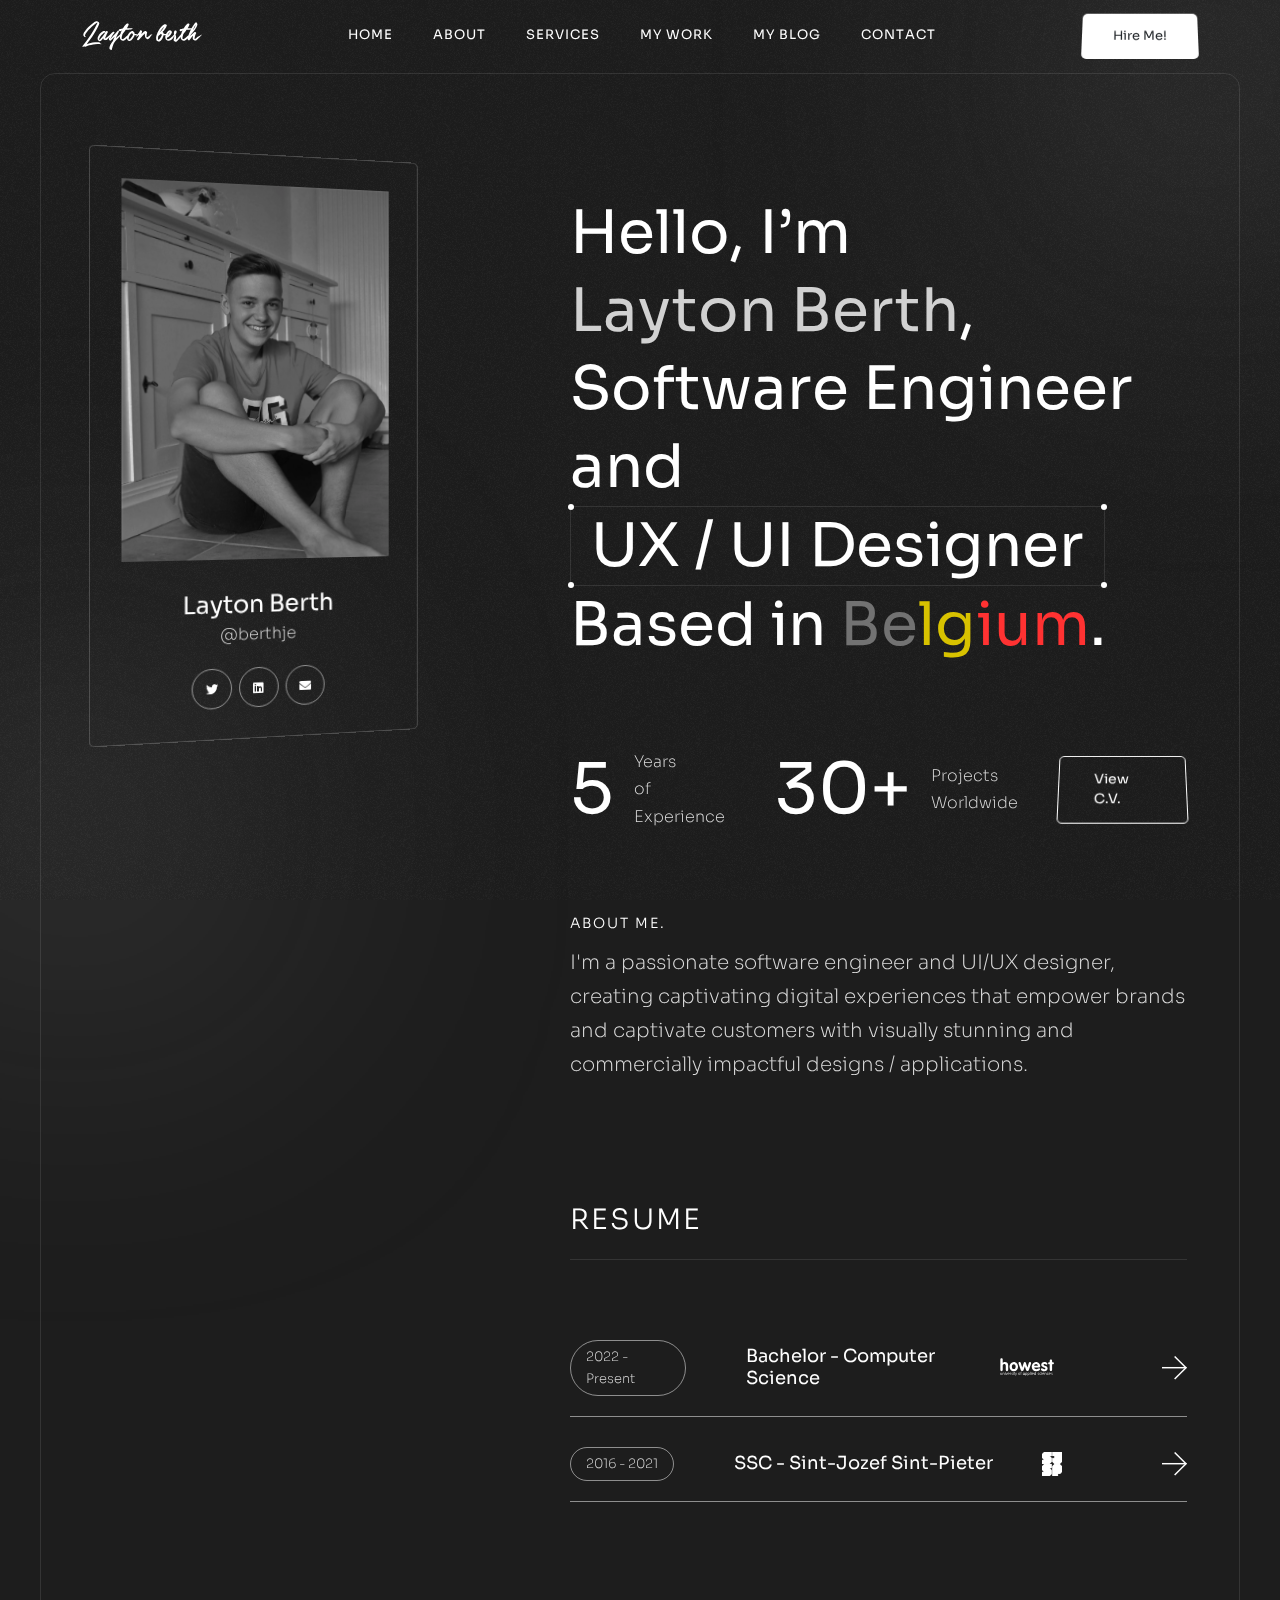
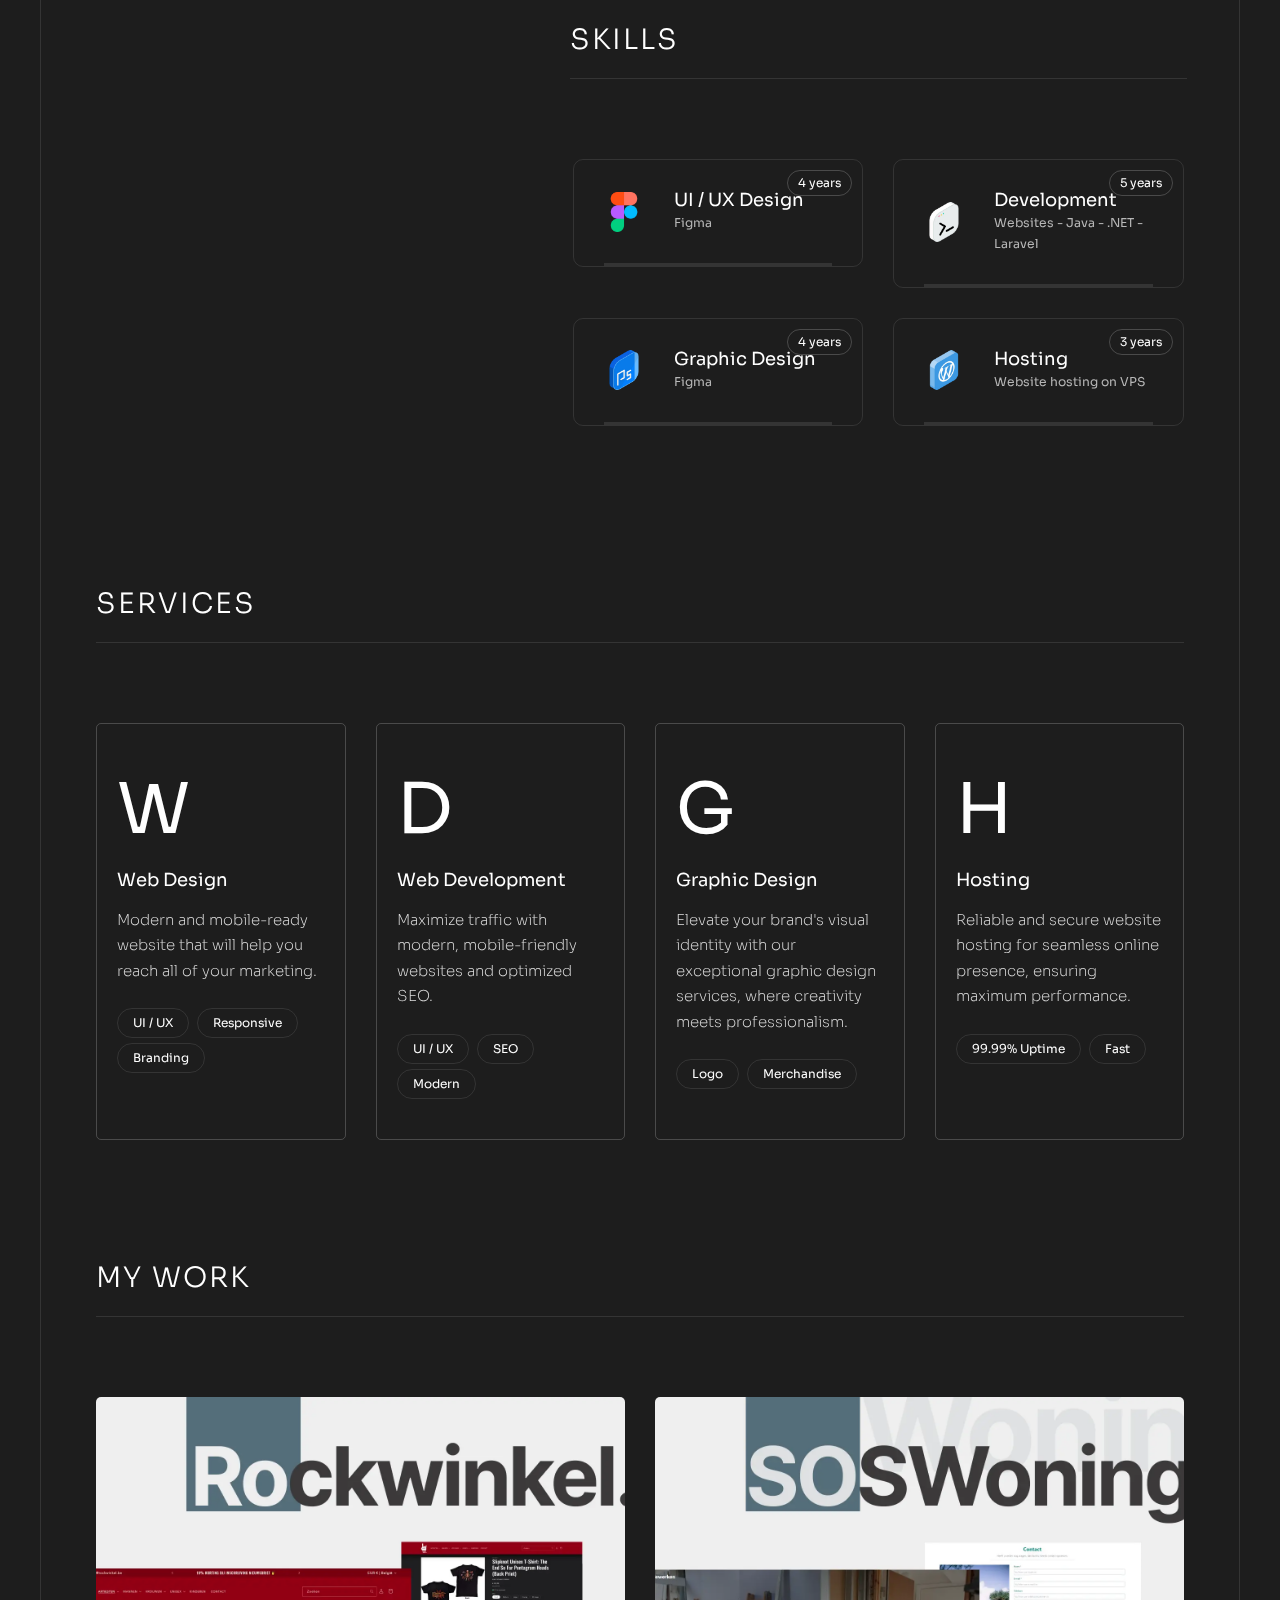
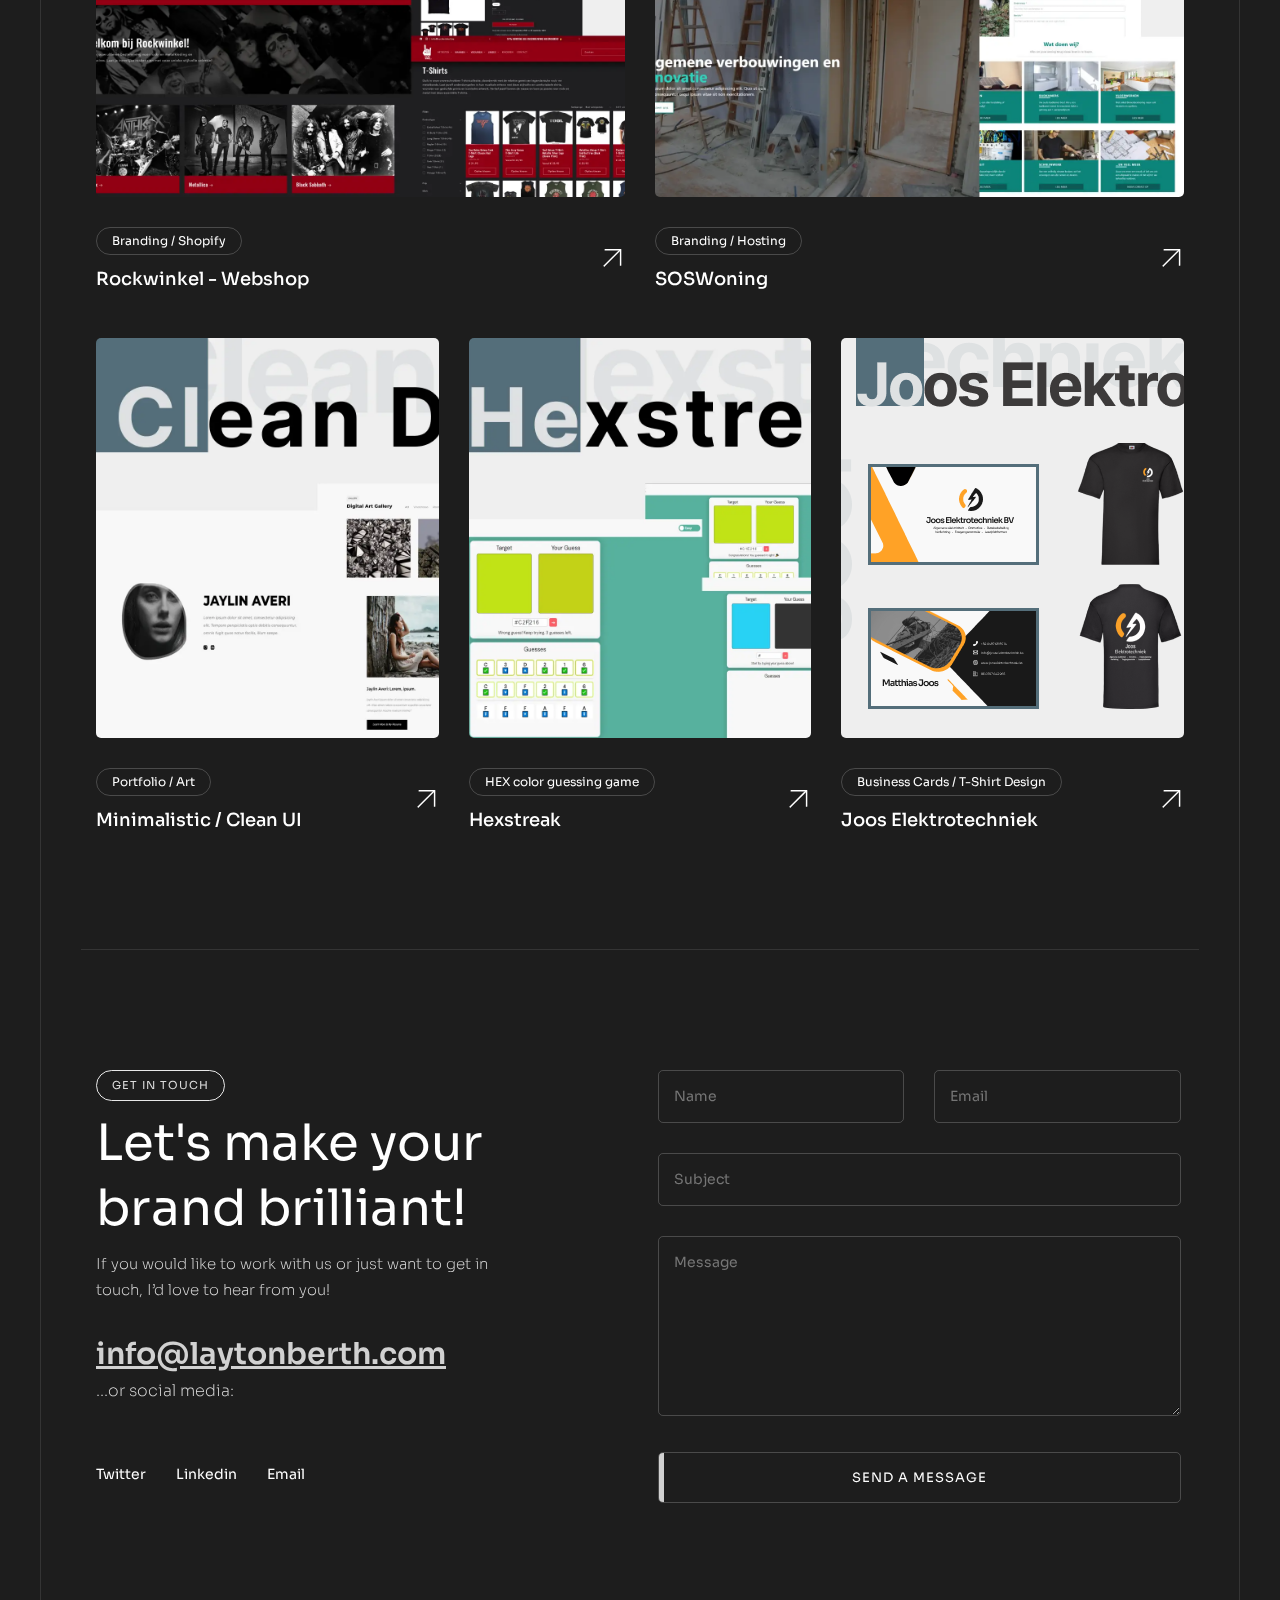
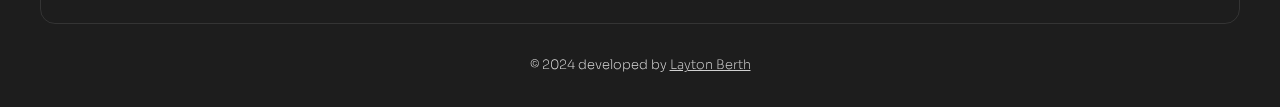
==== commit 1fd9e2d3: "Add blog link to navigation and adjust portfolio item padding" ====
--- a/index.html
+++ b/index.html
@@ -174,6 +174,20 @@
                             </a>
                         </li>
                         <li class="nav-item">
+                            <a class="nav-link" href="blog.html">
+                                <span class="rolling-text">
+                                    <div class="block">
+                                        <span class="letter">M</span
+                                        ><span class="letter">Y&nbsp;</span
+                                        ><span class="letter">B</span
+                                        ><span class="letter">L</span
+                                        ><span class="letter">O</span
+                                        ><span class="letter">G</span>
+                                    </div>
+                                </span>
+                            </a>
+                        </li>
+                        <li class="nav-item">
                             <a class="nav-link" href="#0" data-scroll-nav="6">
                                 <span class="rolling-text">
                                     <div class="block">
--- a/assets/css/style.css
+++ b/assets/css/style.css
@@ -1308,9 +1308,7 @@
   object-position: center center;
 }
 
-.portfolio .item .cont {
-  padding: 0 15px;
-}
+
 
 .portfolio .item .cont .tag {
   font-size: 12px;
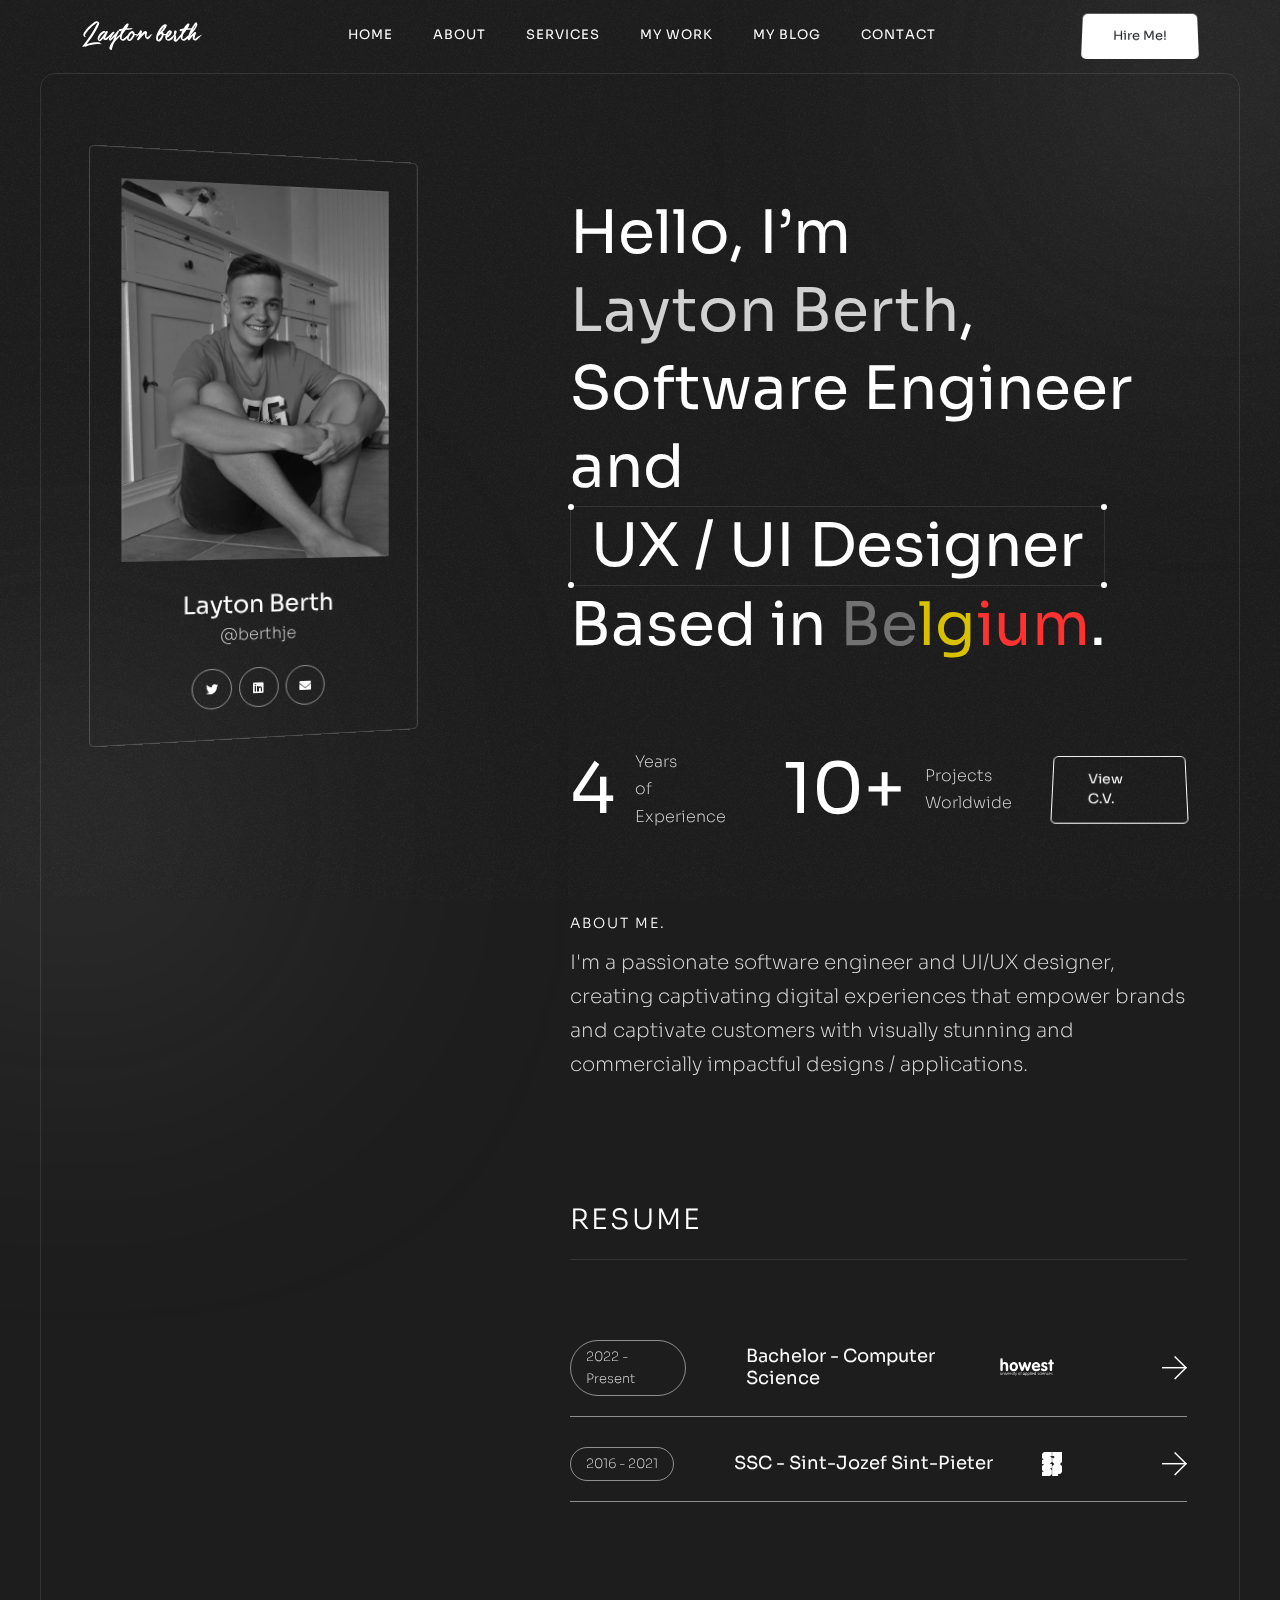
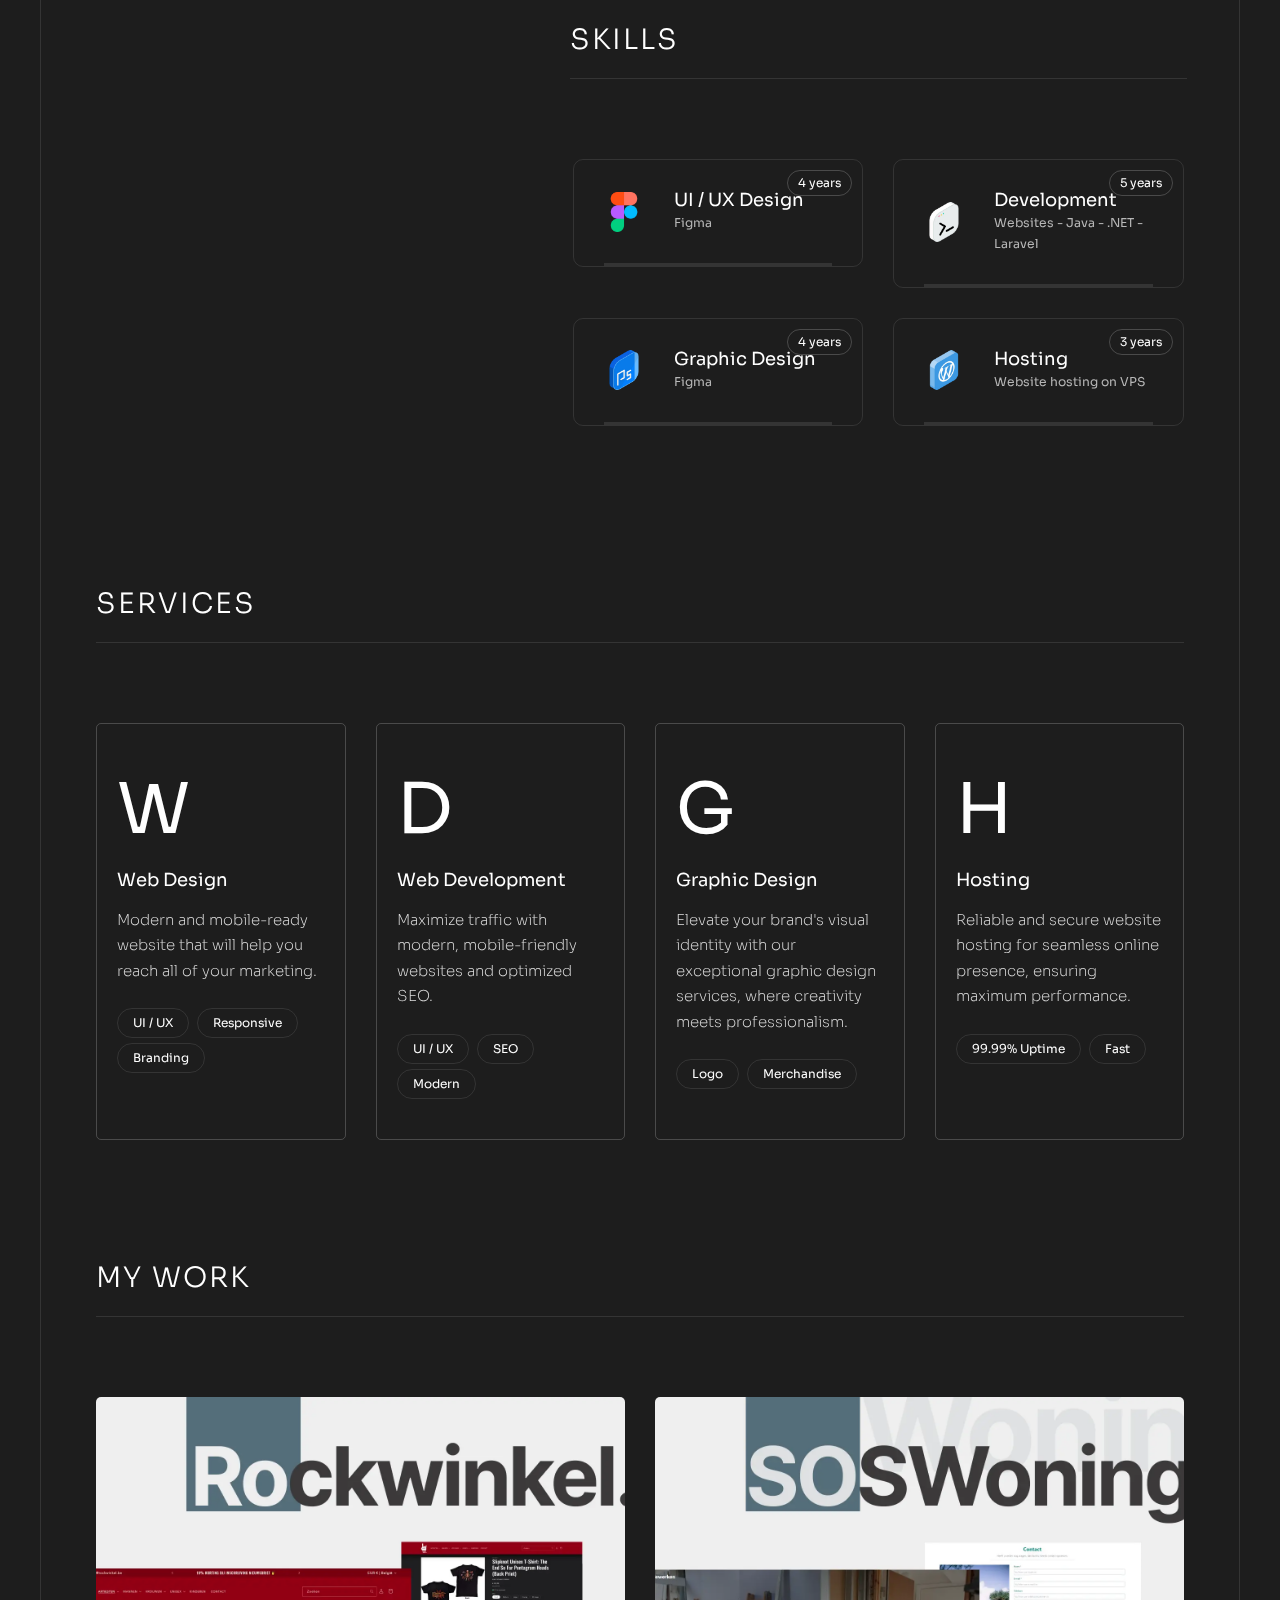
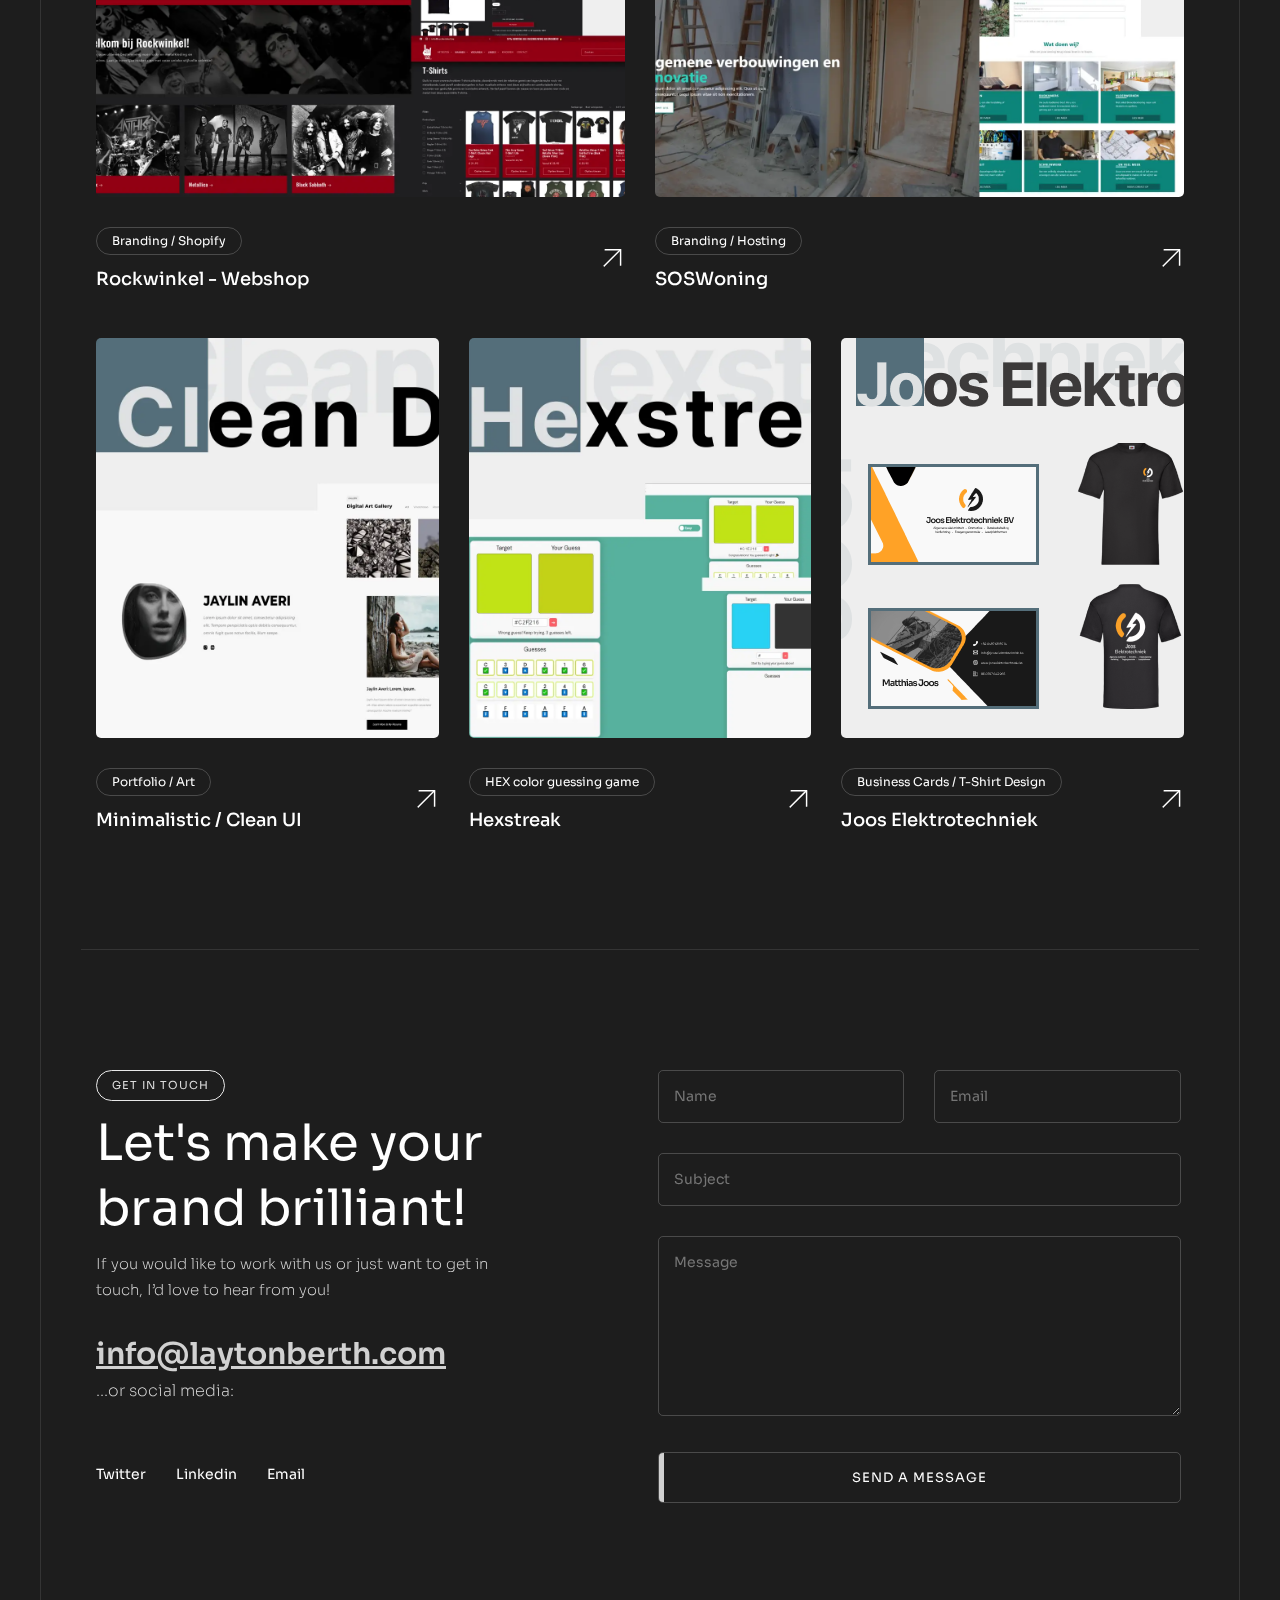
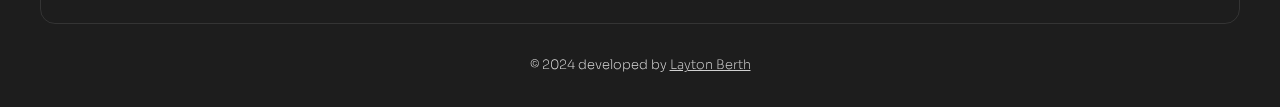
==== commit d23a93f6: "Update experience years and project count in portfolio" ====
--- a/index.html
+++ b/index.html
@@ -1,4 +1,4 @@
-<!DOCTYPE html>
+<!doctype html>
 <html lang="en">
     <head>
         <meta charset="utf-8" />
@@ -10,10 +10,10 @@
         />
         <meta
             name="description"
-            content="Layton Berth - Web Developer & Designer"
+            content="Layton Berth - Software Engineer & Designer"
         />
         <meta name="author" content="Berthje" />
-        <title>Portfolio of Layton Berth - Web Developer</title>
+        <title>Portfolio of Layton Berth - Software Engineer</title>
         <link rel="shortcut icon" href="assets/imgs/favicon.png" />
         <link
             href="https://fonts.googleapis.com/css2?family=Sora:wght@100;200;300;400;500;600;700;800&display=swap"
@@ -86,7 +86,9 @@
         <div
             class="bg-img noise-bg"
             data-background="assets/imgs/patterns/noise1.webp"
-            style="background-image: url('assets/imgs/patterns/noise1.webp')"
+            style="
+                background-image: url(&quot;assets/imgs/patterns/noise1.webp&quot;);
+            "
         ></div>
         <nav class="navbar navbar-expand-lg static">
             <div class="container">
@@ -270,6 +272,7 @@
                             <div
                                 class="about section-padding"
                                 data-scroll-index="0"
+                                id="about"
                             >
                                 <div class="cont">
                                     <h1>
@@ -292,7 +295,11 @@
                                             <div
                                                 class="d-flex align-items-center"
                                             >
-                                                <h2 id="overallyearsofexperience">3</h2>
+                                                <h2
+                                                    id="overallyearsofexperience"
+                                                >
+                                                    3
+                                                </h2>
                                                 <p>
                                                     Years <br />
                                                     of Experience
@@ -303,7 +310,7 @@
                                             <div
                                                 class="d-flex align-items-center"
                                             >
-                                                <h2>30+</h2>
+                                                <h2>10+</h2>
                                                 <p>
                                                     Projects <br />
                                                     Worldwide
@@ -516,7 +523,11 @@
                                                     data-value="100%"
                                                 ></span>
                                             </div>
-                                            <span class="value" id="uiuxexperience">2 Years</span>
+                                            <span
+                                                class="value"
+                                                id="uiuxexperience"
+                                                >2 Years</span
+                                            >
                                         </div>
                                     </div>
                                     <div class="col-md-6">
@@ -553,7 +564,11 @@
                                                     data-value="100%"
                                                 ></span>
                                             </div>
-                                            <span class="value" id="developmentexperience">3 Years</span>
+                                            <span
+                                                class="value"
+                                                id="developmentexperience"
+                                                >3 Years</span
+                                            >
                                         </div>
                                     </div>
                                     <div class="col-md-6">
@@ -589,7 +604,11 @@
                                                     data-value="100%"
                                                 ></span>
                                             </div>
-                                            <span class="value" id="graphicdesignexperience">2 Years</span>
+                                            <span
+                                                class="value"
+                                                id="graphicdesignexperience"
+                                                >2 Years</span
+                                            >
                                         </div>
                                     </div>
                                     <div class="col-md-6">
@@ -626,7 +645,11 @@
                                                     data-value="100%"
                                                 ></span>
                                             </div>
-                                            <span class="value" id="hostingexperience">1 Year</span>
+                                            <span
+                                                class="value"
+                                                id="hostingexperience"
+                                                >1 Year</span
+                                            >
                                         </div>
                                     </div>
                                 </div>
@@ -638,6 +661,7 @@
             <section
                 class="services section-padding pt-40"
                 data-scroll-index="2"
+                id="services"
             >
                 <div class="container">
                     <div class="row">
@@ -714,6 +738,7 @@
             <section
                 class="portfolio section-padding pt-0"
                 data-scroll-index="3"
+                id="my-work"
             >
                 <div class="container">
                     <div class="row">
@@ -1146,6 +1171,11 @@
                                     action="send_email.php"
                                     method="POST"
                                 >
+                                    <input
+                                        type="text"
+                                        name="honeypot"
+                                        style="display: none"
+                                    />
                                     <div class="messages"></div>
                                     <div class="controls row">
                                         <div class="col-lg-6">
--- a/assets/css/style.css
+++ b/assets/css/style.css
@@ -1815,11 +1815,6 @@
   display: inline-block;
 }
 
-.rest {
-  margin: 0;
-  padding: 0;
-}
-
 .social.circle-bord a {
   width: 40px;
   height: 40px;
@@ -1834,6 +1829,18 @@
   box-shadow: 0px 8px 30px -4px rgba(0, 0, 0, 0.1);
 }
 
+.col-lg-6 .item .img a {
+  width: 100%;
+}
+
+@media (max-width: 768px) {
+    body.blog img {
+        float: none !important;
+        width: 100% !important;
+        margin: 0.625rem 0 !important;
+    }
+}
+
 /*-------------------------------------------------------
            icon Size
 -------------------------------------------------------*/
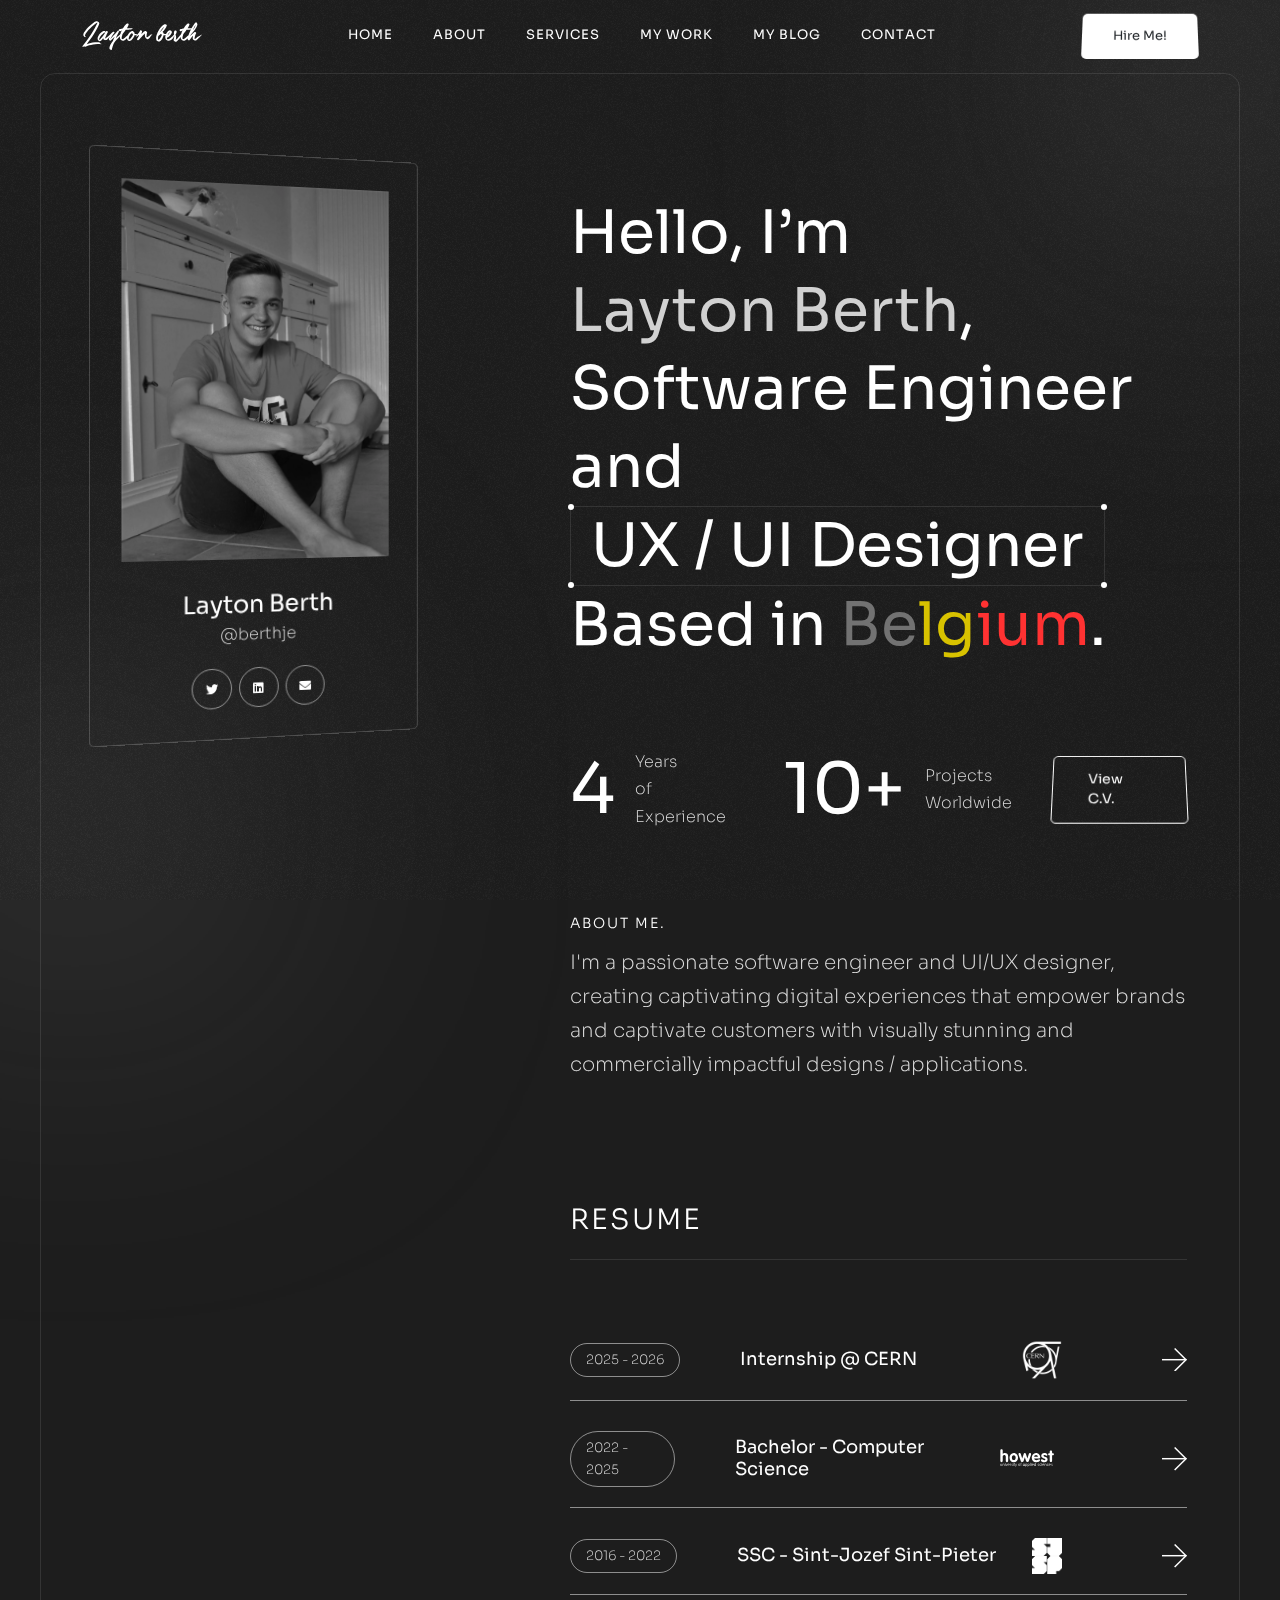
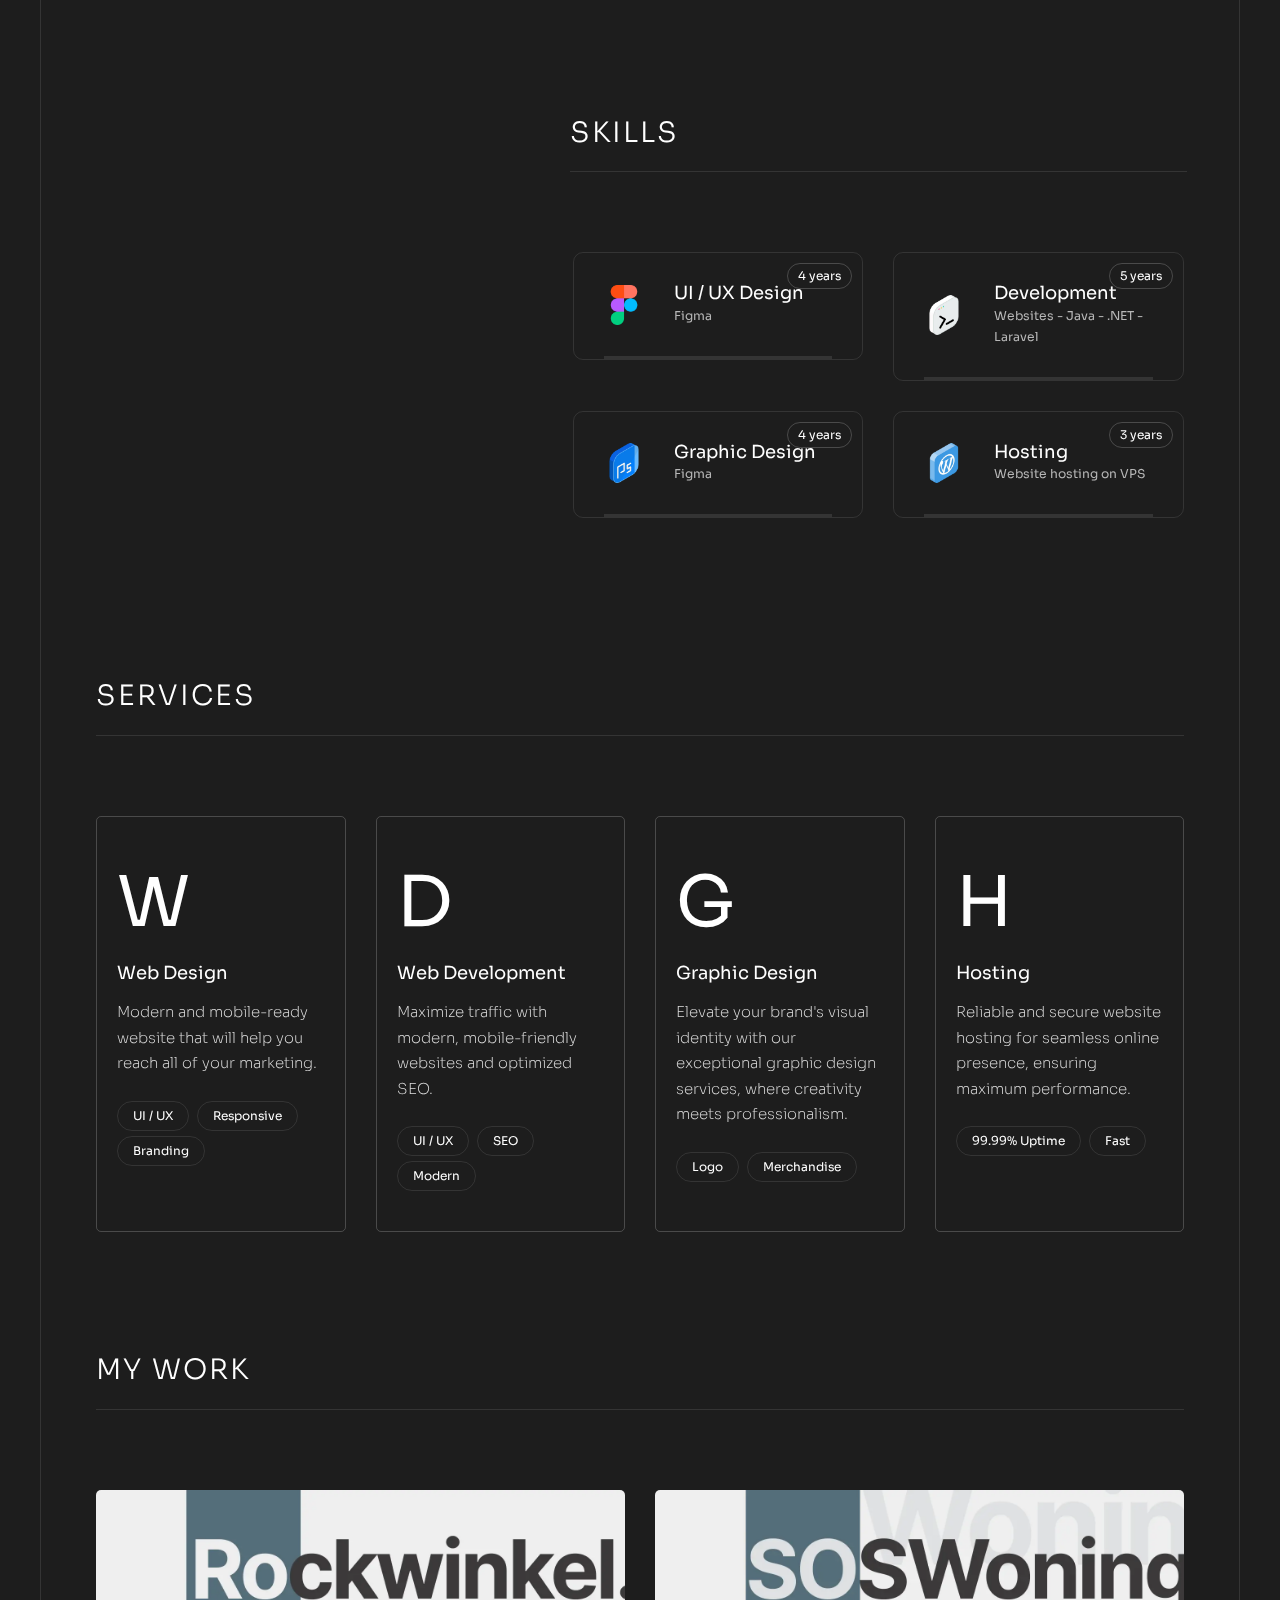
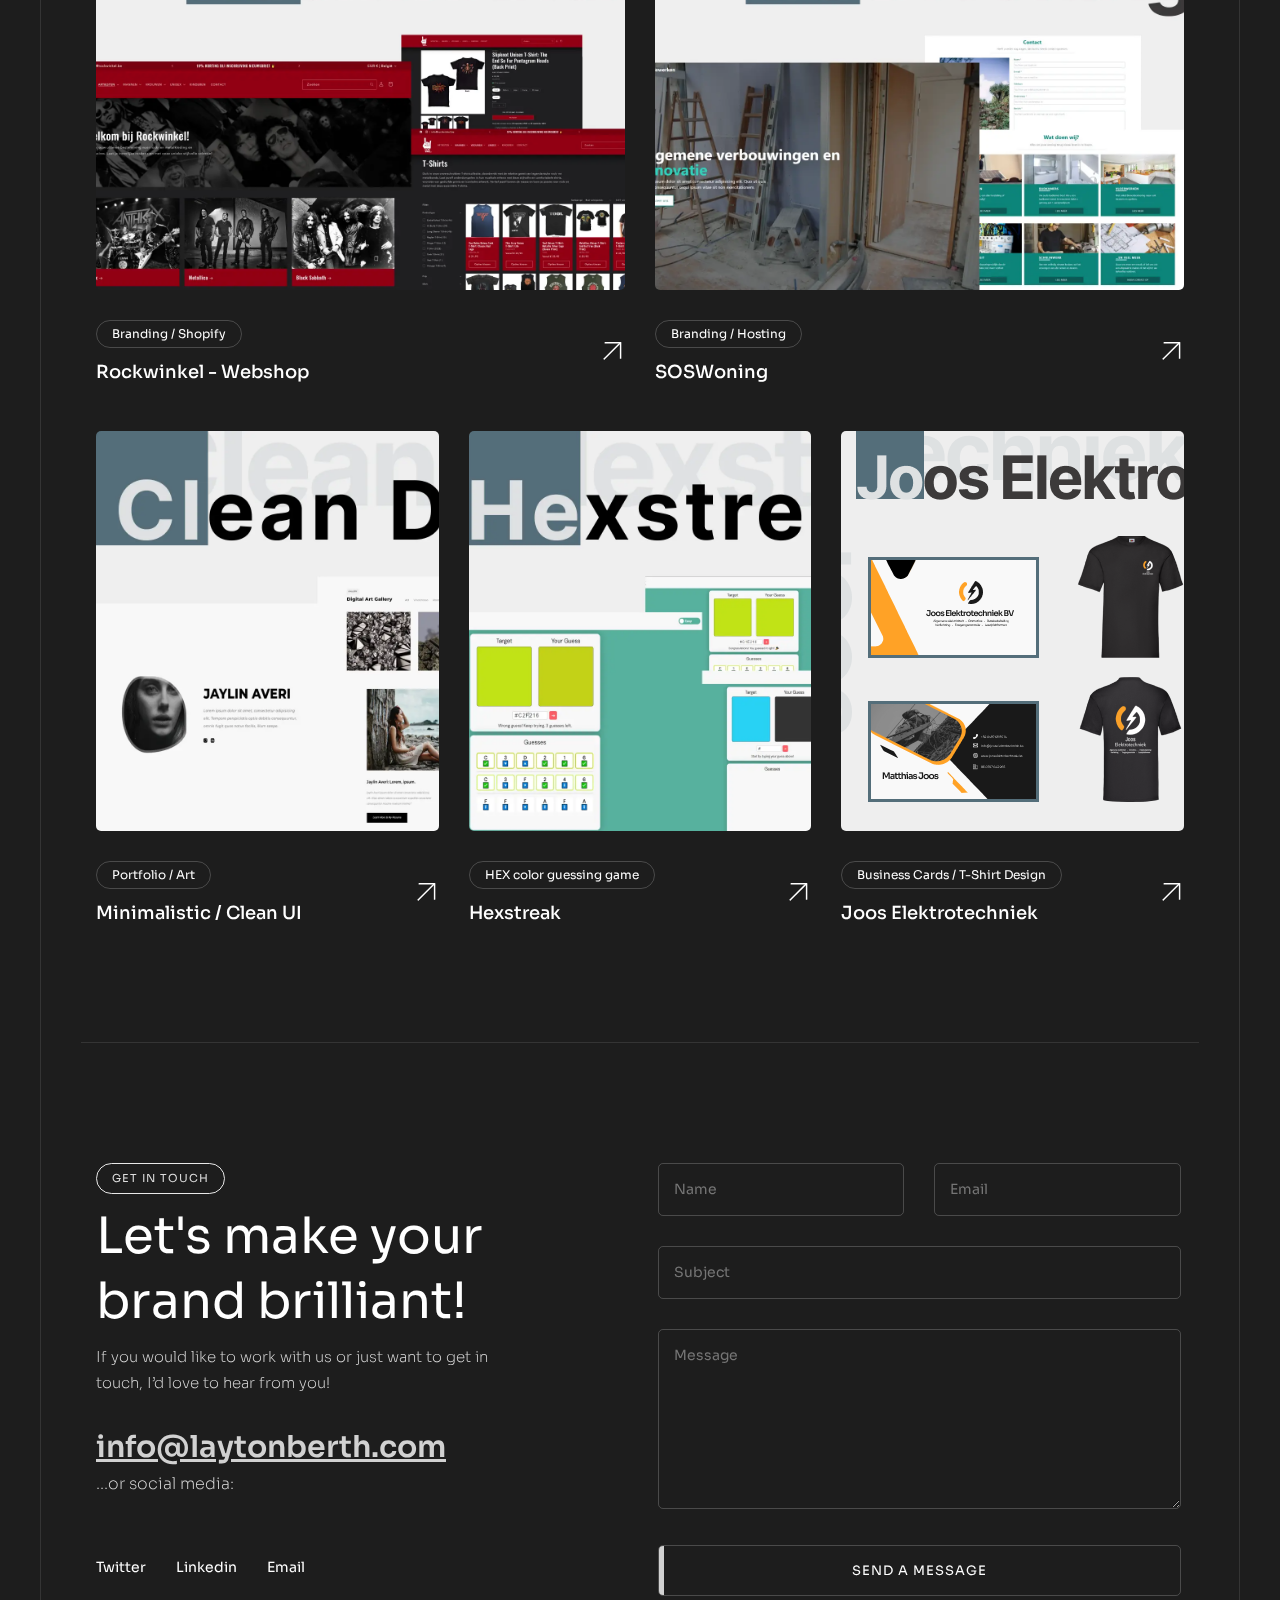
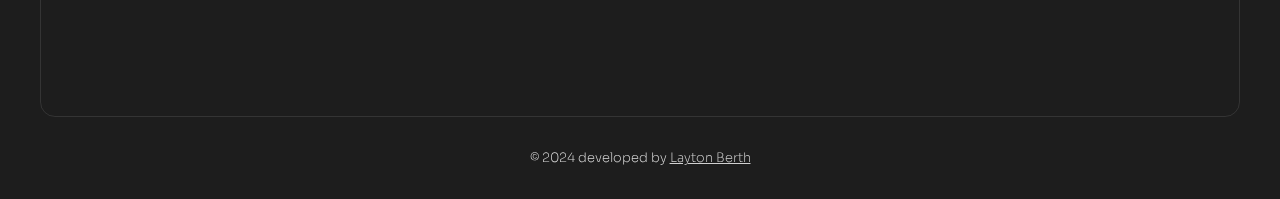
==== commit b547d93d: "Add internship experience at CERN and update resume dates" ====
--- a/index.html
+++ b/index.html
@@ -351,11 +351,74 @@
                                 >
                                     <h4 class="sub-title fz-28">Resume</h4>
                                 </div>
+                                <div class="item d-flex align-items-center mb-30">
+                                    <div class="date mr-60">
+                                        <p class="fz-13">2025 - 2026</p>
+                                    </div>
+                                    <div>
+                                        <h6>
+                                            <a
+                                                href="https://home.cern/"
+                                                target="_blank"
+                                                >Internship @ CERN</a
+                                            >
+                                        </h6>
+                                    </div>
+                                    <div class="ml-auto">
+                                        <div class="d-flex align-items-center">
+                                            <div class="icon-img-40 mr-100">
+                                                <img
+                                                    src="assets/imgs/resume/cern_logo.png"
+                                                    alt="sjsp logo"
+                                                    width="40px"
+                                                    height="40px"
+                                                />
+                                            </div>
+                                            <div class="arrow">
+                                                <a
+                                                    href="https://home.cern/"
+                                                    target="_blank"
+                                                    aria-label="Go to www.sjsp.be"
+                                                >
+                                                    <svg
+                                                        class="arrow-right"
+                                                        xmlns="http://www.w3.org/2000/svg"
+                                                        xmlns:xlink="http://www.w3.org/1999/xlink"
+                                                        x="0px"
+                                                        y="0px"
+                                                        viewBox="0 0 34.2 32.3"
+                                                        xml:space="preserve"
+                                                        style="stroke-width: 2"
+                                                    >
+                                                        <line
+                                                            x1="0"
+                                                            y1="16"
+                                                            x2="33"
+                                                            y2="16"
+                                                        ></line>
+                                                        <line
+                                                            x1="17.3"
+                                                            y1="0.7"
+                                                            x2="33.2"
+                                                            y2="16.5"
+                                                        ></line>
+                                                        <line
+                                                            x1="17.3"
+                                                            y1="31.6"
+                                                            x2="33.5"
+                                                            y2="15.4"
+                                                        ></line>
+                                                    </svg>
+                                                </a>
+                                            </div>
+                                        </div>
+                                    </div>
+                                </div>
                                 <div
                                     class="item d-flex align-items-center mb-30"
                                 >
                                     <div class="date mr-60">
-                                        <p class="fz-13">2022 - Present</p>
+                                        <p class="fz-13">2022 - 2025</p>
                                     </div>
                                     <div>
                                         <h6>
@@ -418,7 +481,7 @@
                                 </div>
                                 <div class="item d-flex align-items-center">
                                     <div class="date mr-60">
-                                        <p class="fz-13">2016 - 2021</p>
+                                        <p class="fz-13">2016 - 2022</p>
                                     </div>
                                     <div>
                                         <h6>
@@ -431,7 +494,7 @@
                                     </div>
                                     <div class="ml-auto">
                                         <div class="d-flex align-items-center">
-                                            <div class="icon-img-20 mr-100">
+                                            <div class="icon-img-30 mr-100">
                                                 <img
                                                     src="assets/imgs/resume/sjsp.webp"
                                                     alt="sjsp logo"
